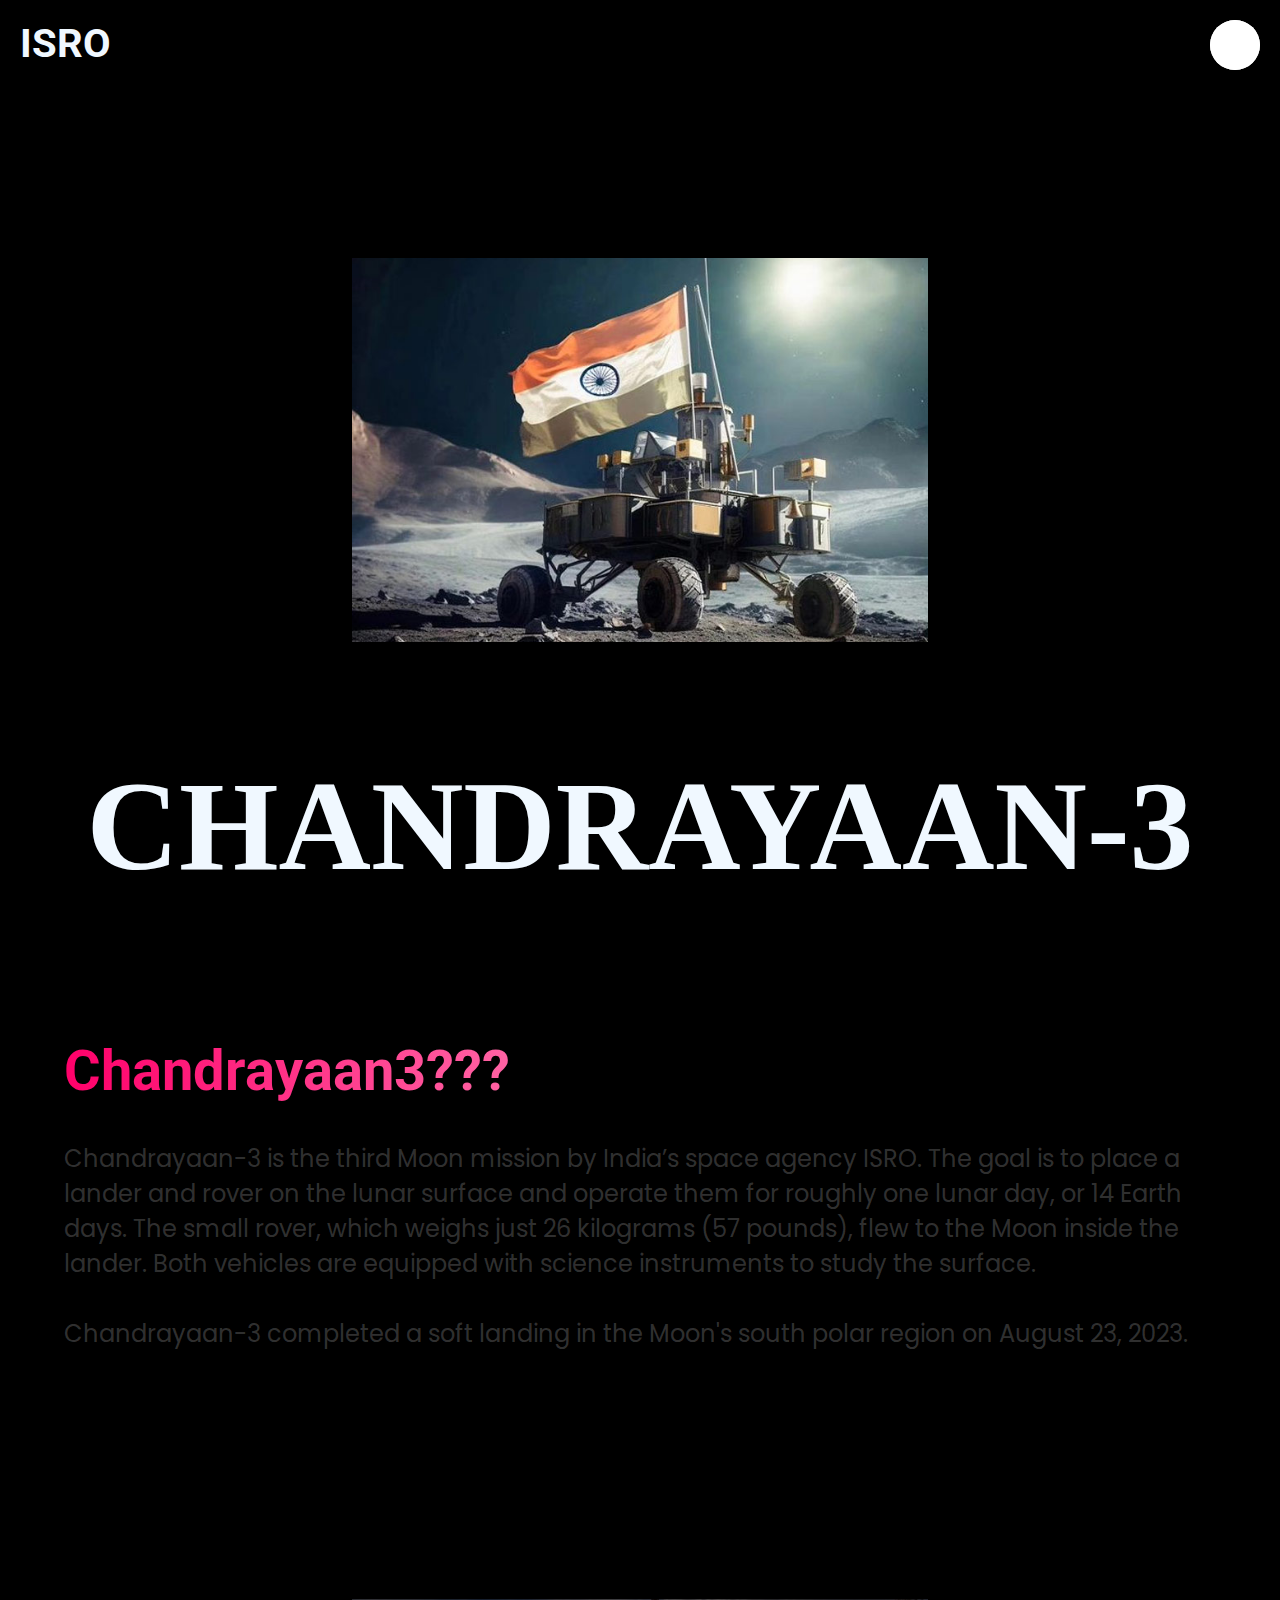
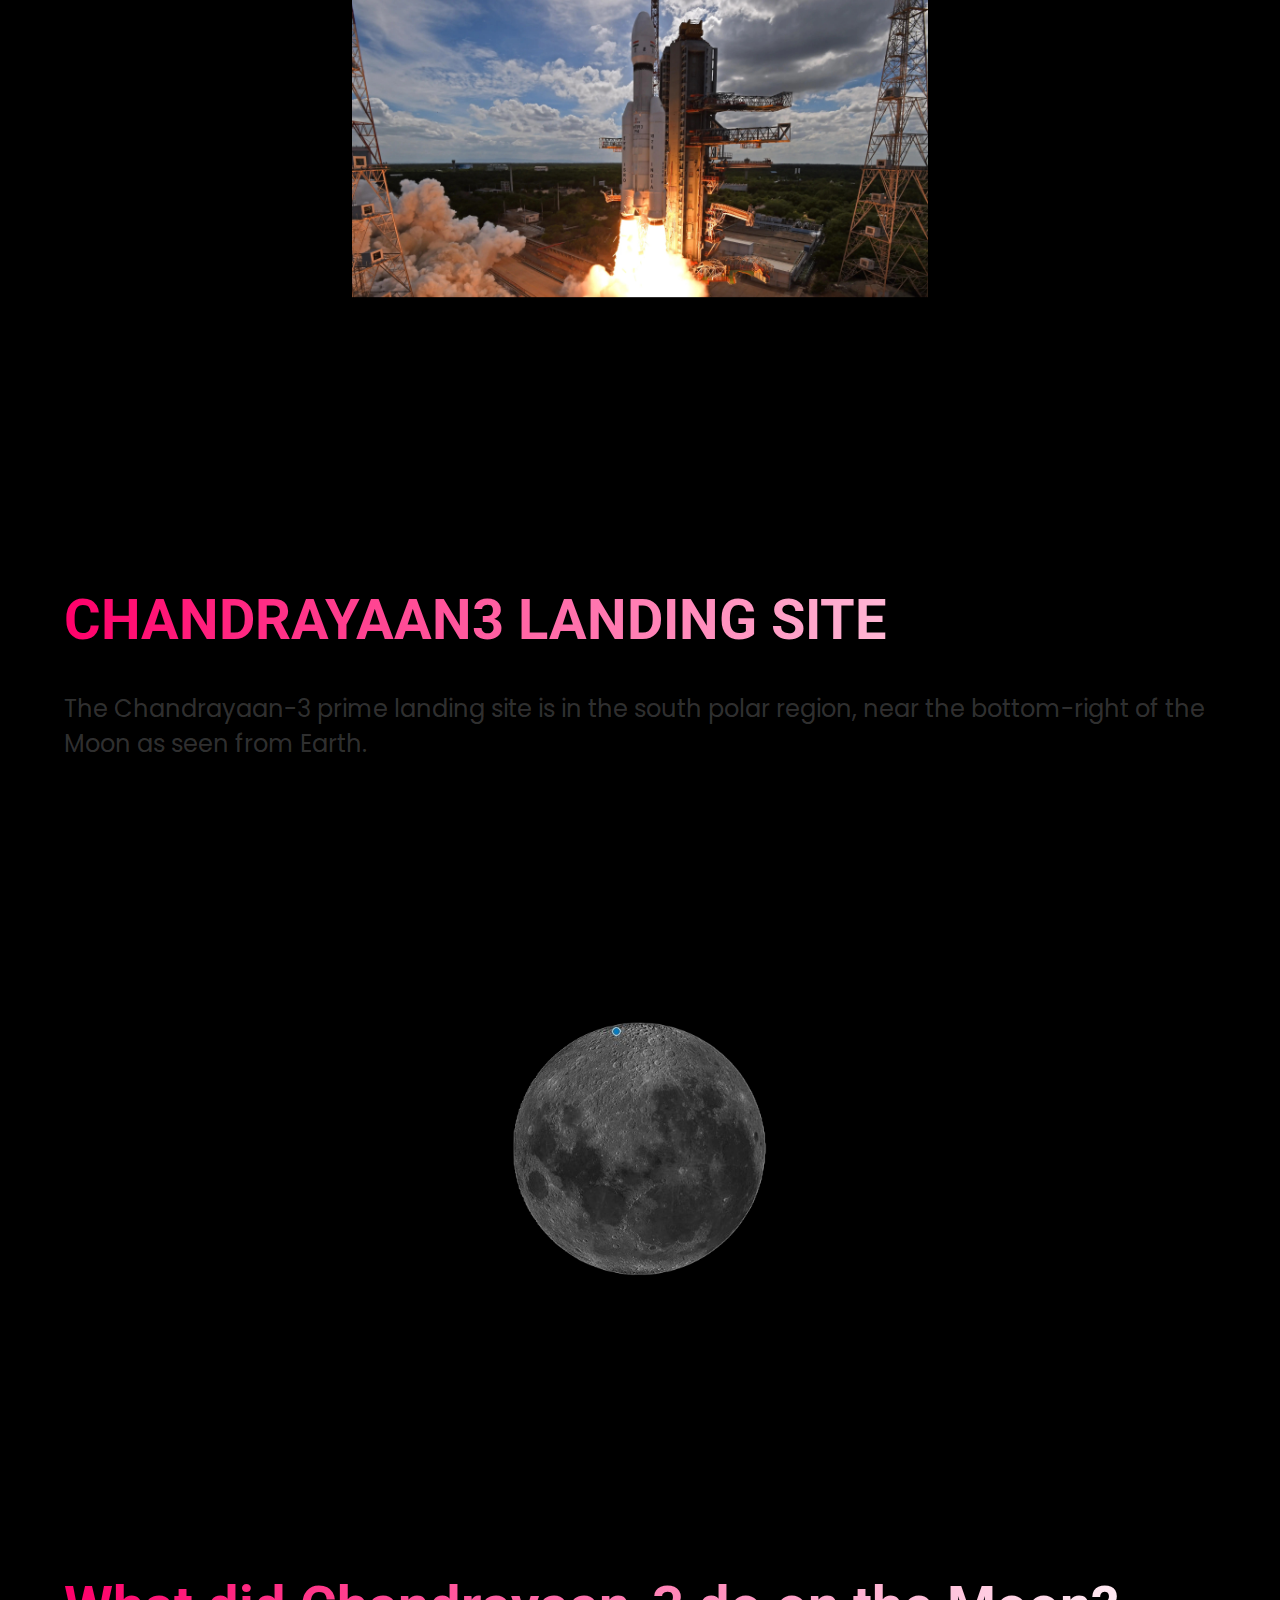
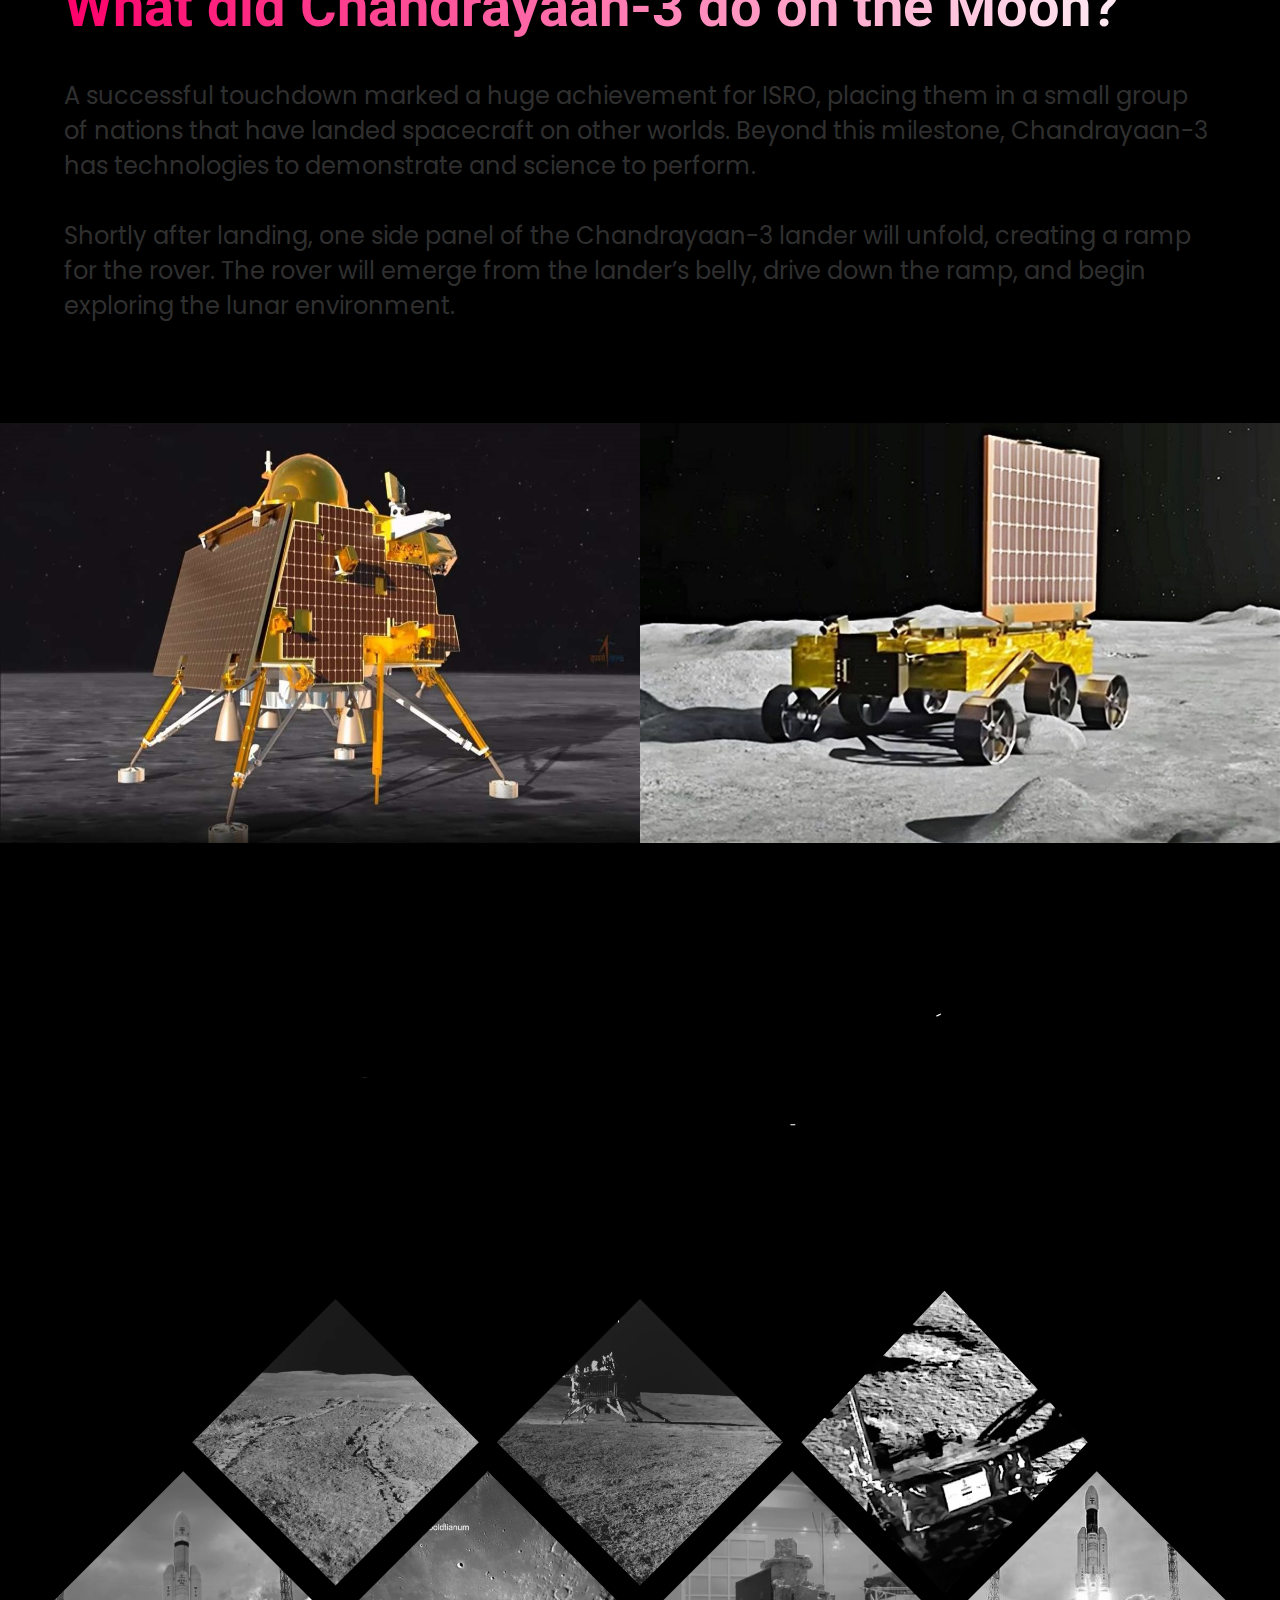
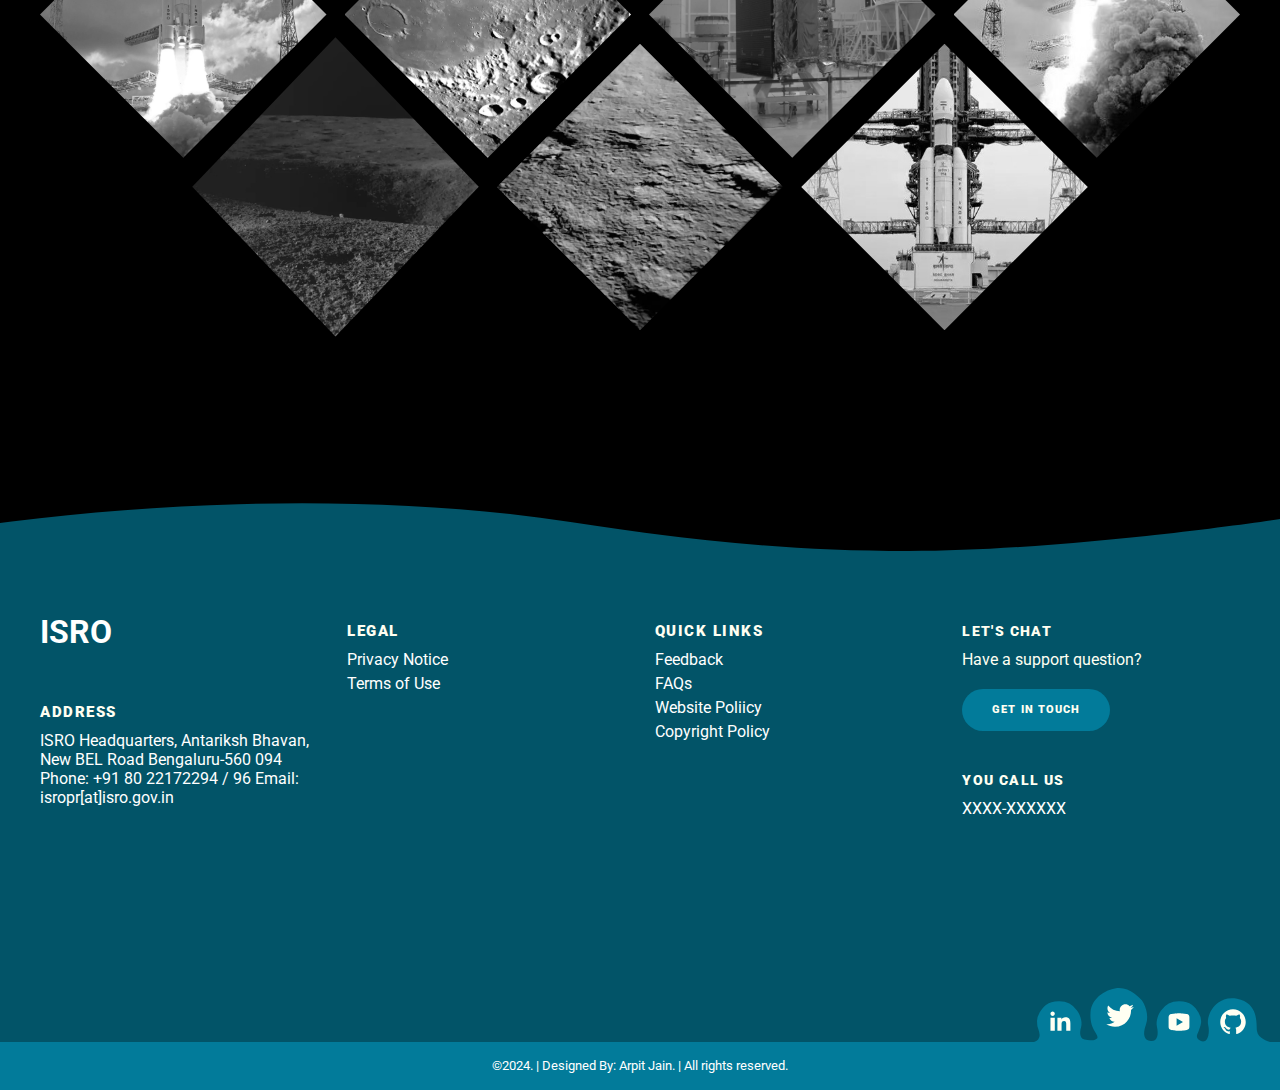
==== index.html @ 69f26c6d "commit" ====
<!DOCTYPE html>
<html lang="en">
  <head>
    <meta charset="UTF-8" />
    <meta name="viewport" content="width=device-width, initial-scale=1.0" />
    <title>Document</title>
    <link rel="stylesheet" href="style.css" />
  </head>
  <body>
    <!-- <div class="qwe"> -->
    <input type="checkbox" id="active" />
    <label for="active" class="menu-btn"><i class="fas fa-bars"></i></label>
    <div class="wrapper2">
      <ul>
        <li><a href="./index.html">Home</a></li>
        <li><a href="./index2.html">Timeline</a></li>
        <!-- <li><a href="#">Meet Scientists</a></li> -->
        <li><a href="./article.html">Articles</a></li>
      </ul>
    </div>
  <!-- </div> -->
    
    <div class="main">
      <h2>ISRO</h2>
      <video src="./assests/space.mp4" autoplay loop></video>
      <div class="img_temp">
      <img src="./assests/c.jpg" alt="" />
    </div>
      <h1>CHANDRAYAAN-3</h1>
    </div>
    
    <div class="main2">
      <div class="first">
        <h1>Chandrayaan3???</h1>
        <p>
          Chandrayaan-3 is the third Moon mission by India’s space agency ISRO.
          The goal is to place a lander and rover on the lunar surface and
          operate them for roughly one lunar day, or 14 Earth days. The small
          rover, which weighs just 26 kilograms (57 pounds), flew to the Moon
          inside the lander. Both vehicles are equipped with science instruments
          to study the surface.<br />
          <br />Chandrayaan-3 completed a soft landing in the Moon's south polar
          region on August 23, 2023.
        </p>
      </div>
      <div class="first second">
        <img src="./assests/ro2.jpg" alt="" />
      </div>
      <div class="first">
        <h1>CHANDRAYAAN3 LANDING SITE</h1>
        <p>
          The Chandrayaan-3 prime landing site is in the south polar region,
          near the bottom-right of the Moon as seen from Earth.
        </p>
      </div>
      <div class="first third">
        <img src="./assests/landing_site2.png" alt="" />
      </div>
      <div class="first">
        <h1>What did Chandrayaan-3 do on the Moon?</h1>
        <p>
          A successful touchdown marked a huge achievement for ISRO, placing
          them in a small group of nations that have landed spacecraft on other
          worlds. Beyond this milestone, Chandrayaan-3 has technologies to
          demonstrate and science to perform.<br />
          <br />Shortly after landing, one side panel of the Chandrayaan-3
          lander will unfold, creating a ramp for the rover. The rover will
          emerge from the lander’s belly, drive down the ramp, and begin
          exploring the lunar environment.
        </p>
      </div>
      <div class="first fourth">
        <div>
          <img src="./assests/lander.jpg" alt="" />
          <img src="./assests/rover.jpg" alt="" />
        </div>
      </div>
    </div>

    <div class="gallery_head">
      <!-- <h1>Image Gallery</h1> -->
      <svg
        width="790"
        height="208"
        viewBox="0 0 490 98"
        fill="none"
        xmlns="http://www.w3.org/2000/svg"
      >
        <g id="gallery" filter="url(#filter0_dd_41_4)">
          <path
            id="Vector"
            d="M430.094 4.03965L429.693 3.16406H428.73H410.633H408.166L409.301 5.35437L435.617 56.1225V85V86.5H437.117H453.891H455.391V85V56.1218L481.652 5.35324L482.785 3.16406H480.32H462.277H461.314L460.913 4.03965L445.504 37.6974L430.094 4.03965Z"
            stroke="white"
            stroke-width="3"
          />
          <path
            id="Vector_2"
            d="M347.953 3.16406H346.453V4.66406V85V86.5H347.953H364.506H366.006V85V56.7603H376.735L391.531 85.6831L391.949 86.5H392.866H410.578H412.078V85V84.2275V83.8562L411.904 83.5277L395.244 51.942C397.028 51.0369 398.676 50.0009 400.185 48.8318L400.188 48.83C403.023 46.625 405.213 43.8822 406.747 40.618C408.335 37.2825 409.098 33.3557 409.098 28.8862C409.098 23.3956 407.848 18.659 405.262 14.7598C402.688 10.8787 399.017 7.97728 394.324 6.0374C389.684 4.10428 384.2 3.16406 377.914 3.16406H347.953ZM378.024 40.8491H366.006V19.1304H377.914C380.698 19.1304 382.892 19.6015 384.571 20.4567C386.25 21.3121 387.468 22.5228 388.274 24.1051C389.102 25.7282 389.545 27.7101 389.545 30.1001C389.545 32.3194 389.093 34.2005 388.236 35.7878L388.23 35.7981L388.225 35.8085C387.414 37.3674 386.202 38.589 384.541 39.4835C382.908 40.3627 380.762 40.8491 378.024 40.8491Z"
            stroke="white"
            stroke-width="3"
          />
          <path
            id="Vector_3"
            d="M339.797 72.0889V70.5889H338.297H302.443V51.4634H332.725H334.225V49.9634V37.3833V35.8833H332.725H302.443V19.1304H338.242H339.742V17.6304V4.66406V3.16406H338.242H302.443H300.943H295.536H294.036H284.391H282.891V4.66406V85V86.5H284.391H294.036H295.536H300.943H302.443H338.297H339.797V85V72.0889Z"
            stroke="white"
            stroke-width="3"
          />
          <path
            id="Vector_4"
            d="M276.4 72.0889V70.5889H274.9H241.309V4.66406V3.16406H239.809H223.256H221.756V4.66406V85V86.5H223.256H232.957H234.457H239.809H241.309H274.9H276.4V85V72.0889Z"
            stroke="white"
            stroke-width="3"
          />
          <path
            id="Vector_5"
            d="M215.266 72.0889V70.5889H213.766H180.174V4.66406V3.16406H178.674H162.121H160.621V4.66406V85V86.5H162.121H171.822H173.322H178.674H180.174H213.766H215.266V85V72.0889Z"
            stroke="white"
            stroke-width="3"
          />
          <path
            id="Vector_6"
            d="M112.074 3.16406H109.696H108.653L108.29 4.14161L78.4396 84.4775L77.6882 86.5H79.8457H97.4468H98.5333L98.872 85.4676L104.091 69.561H130.792L136.024 85.4687L136.364 86.5H137.449H155.105H157.267L156.511 84.475L126.495 4.13907L126.131 3.16406H125.09H122.581H120.896H113.779H112.074ZM117.425 28.9198L125.541 53.5947H109.329L117.425 28.9198Z"
            stroke="white"
            stroke-width="3"
          />
          <path
            id="Vector_7"
            d="M74.3462 43.0112V41.5112H72.8462H41.1753H39.6753V43.0112V54.8188V56.3188H41.1753H54.7935V68.3923C54.3463 68.7656 53.752 69.1825 52.9903 69.6399C52.0905 70.1662 50.8249 70.6546 49.143 71.075L49.1358 71.0769C47.57 71.4767 45.5347 71.6924 42.9961 71.6924C40.0456 71.6924 37.5302 71.1721 35.4116 70.1789C33.2945 69.1866 31.5023 67.716 30.0268 65.7411C28.5795 63.718 27.4556 61.1996 26.6842 58.1499C25.9115 55.0581 25.5156 51.4698 25.5156 47.3701V42.2388C25.5156 38.0954 25.8944 34.5029 26.6324 31.4452C27.373 28.377 28.4333 25.868 29.7816 23.8793C31.1258 21.8967 32.7451 20.4376 34.6364 19.4593L34.6364 19.4593L34.645 19.4548C36.5743 18.4411 38.7943 17.9165 41.3408 17.9165C44.533 17.9165 46.9841 18.4625 48.7902 19.4447L48.7902 19.4447L48.7998 19.4499C50.6927 20.4616 52.1165 21.8447 53.1108 23.6086C54.1461 25.4454 54.8686 27.6368 55.2512 30.2103L55.4414 31.4897H56.7349H72.791H74.4603L74.2825 29.8299C73.7105 24.4916 72.18 19.7186 69.6664 15.5397C67.1545 11.2648 63.5103 7.94814 58.7892 5.58671C54.0262 3.16738 48.0357 2.00537 40.8994 2.00537C35.6861 2.00537 30.9059 2.90025 26.5802 4.71548C22.2571 6.52965 18.5247 9.17875 15.3968 12.6543C12.262 16.1373 9.86742 20.3882 8.19281 25.374L8.19278 25.374L8.18956 25.3838C6.54884 30.3822 5.74219 36.044 5.74219 42.3491V47.3701C5.74219 53.6815 6.58725 59.3502 8.30646 64.355L8.30762 64.3583C10.0221 69.3113 12.4755 73.5431 15.6849 77.0233L15.691 77.0298C18.9324 80.5027 22.7937 83.1462 27.2595 84.9557L27.2698 84.9598C31.7341 86.7301 36.6515 87.6035 42.0029 87.6035C47.9501 87.6035 53.0899 86.9686 57.3913 85.6629C61.602 84.3846 65.1122 82.8418 67.8807 81.0091L67.8868 81.0051L67.8928 81.001C70.56 79.1978 72.6214 77.4686 74.0008 75.8052L74.3462 75.3887V74.8477V43.0112Z"
            stroke="white"
            stroke-width="3"
          />
        </g>
        <defs>
          <filter
            id="filter0_dd_41_4"
            x="0.242188"
            y="0.505371"
            width="489.007"
            height="96.5981"
            filterUnits="userSpaceOnUse"
            color-interpolation-filters="sRGB"
          >
            <feFlood flood-opacity="0" result="BackgroundImageFix" />
            <feColorMatrix
              in="SourceAlpha"
              type="matrix"
              values="0 0 0 0 0 0 0 0 0 0 0 0 0 0 0 0 0 0 127 0"
              result="hardAlpha"
            />
            <feOffset dy="4" />
            <feGaussianBlur stdDeviation="2" />
            <feComposite in2="hardAlpha" operator="out" />
            <feColorMatrix
              type="matrix"
              values="0 0 0 0 0 0 0 0 0 0 0 0 0 0 0 0 0 0 0.25 0"
            />
            <feBlend
              mode="normal"
              in2="BackgroundImageFix"
              result="effect1_dropShadow_41_4"
            />
            <feColorMatrix
              in="SourceAlpha"
              type="matrix"
              values="0 0 0 0 0 0 0 0 0 0 0 0 0 0 0 0 0 0 127 0"
              result="hardAlpha"
            />
            <feOffset dy="4" />
            <feGaussianBlur stdDeviation="2" />
            <feComposite in2="hardAlpha" operator="out" />
            <feColorMatrix
              type="matrix"
              values="0 0 0 0 0 0 0 0 0 0 0 0 0 0 0 0 0 0 0.25 0"
            />
            <feBlend
              mode="normal"
              in2="effect1_dropShadow_41_4"
              result="effect2_dropShadow_41_4"
            />
            <feBlend
              mode="normal"
              in="SourceGraphic"
              in2="effect2_dropShadow_41_4"
              result="shape"
            />
          </filter>
        </defs>
      </svg>
    </div>

    <div class="wrapper">
      <img src="./assests/gimg4.jpg" alt="" />
      <img src="./assests/gimg5.jpg" alt="" />
      <img src="./assests/gimg6.jpg" alt="" />
      <img src="./assests/gimg1.jpg" alt="" />
      <img src="./assests/gimg2.jpg" alt="" />
      <img src="./assests/ttimg1.jpg" alt="" />
      <img src="./assests/ttimg2.jpg  " alt="" />
      <img src="./assests/gimg9.jpg" alt="" />
      <img src="./assests/gimg10.jpg" alt="" />
      <img src="./assests/gimg11.jpg" alt="" />
    </div>

    <!-- <div class="temp"> -->

    <!-- </div> -->

    <div class="pg-footer">
      <footer class="footer">
        <svg
          class="footer-wave-svg"
          xmlns="http://www.w3.org/2000/svg"
          viewBox="0 0 1200 100"
          preserveAspectRatio="none"
        >
          <path
            class="footer-wave-path"
            d="M851.8,100c125,0,288.3-45,348.2-64V0H0v44c3.7-1,7.3-1.9,11-2.9C80.7,22,151.7,10.8,223.5,6.3C276.7,2.9,330,4,383,9.8 c52.2,5.7,103.3,16.2,153.4,32.8C623.9,71.3,726.8,100,851.8,100z"
          ></path>
        </svg>
        <div class="footer-content">
          <div class="footer-content-column">
            <div class="footer-logo">
              <a class="footer-logo-link" href="#">
                <span class="hidden-link-text">LOGO</span>
                <h1>ISRO</h1>
              </a>
            </div>
            <div class="footer-menu">
              <h2 class="footer-menu-name">Address</h2>
              <ul id="menu-get-started" class="footer-menu-list">
                <li
                  class="menu-item menu-item-type-post_type menu-item-object-product"
                >
                  <a href="#"
                    >ISRO Headquarters, Antariksh Bhavan, New BEL Road
                    Bengaluru-560 094 Phone: +91 80 22172294 / 96 Email:
                    isropr[at]isro.gov.in</a
                  >
                </li>
                <!-- <li class="menu-item menu-item-type-post_type menu-item-object-product">
                  <a href="#">Documentation</a>
                </li>
                <li class="menu-item menu-item-type-post_type menu-item-object-product">
                  <a href="#">Installation</a>
                </li> -->
              </ul>
            </div>
          </div>
          <div class="footer-content-column">
            <!-- <div class="footer-menu">
              <h2 class="footer-menu-name"> Company</h2>
              <ul id="menu-company" class="footer-menu-list">
                <li class="menu-item menu-item-type-post_type menu-item-object-page">
                  <a href="#">Contact</a>
                </li>
                <li class="menu-item menu-item-type-taxonomy menu-item-object-category">
                  <a href="#">News</a>
                </li>
                <li class="menu-item menu-item-type-post_type menu-item-object-page">
                  <a href="#">Careers</a>
                </li>
              </ul>
            </div> -->
            <div class="footer-menu">
              <h2 class="footer-menu-name">Legal</h2>
              <ul id="menu-legal" class="footer-menu-list">
                <li
                  class="menu-item menu-item-type-post_type menu-item-object-page menu-item-privacy-policy menu-item-170434"
                >
                  <a href="#">Privacy Notice</a>
                </li>
                <li
                  class="menu-item menu-item-type-post_type menu-item-object-page"
                >
                  <a href="#">Terms of Use</a>
                </li>
              </ul>
            </div>
          </div>
          <div class="footer-content-column">
            <div class="footer-menu">
              <h2 class="footer-menu-name">Quick Links</h2>
              <ul id="menu-quick-links" class="footer-menu-list">
                <li
                  class="menu-item menu-item-type-custom menu-item-object-custom"
                >
                  <a target="_blank" rel="noopener noreferrer" href="#"
                    >Feedback</a
                  >
                </li>
                <li
                  class="menu-item menu-item-type-custom menu-item-object-custom"
                >
                  <a target="_blank" rel="noopener noreferrer" href="#">FAQs</a>
                </li>
                <li
                  class="menu-item menu-item-type-post_type menu-item-object-page"
                >
                  <a href="#">Website Poliicy</a>
                </li>
                <li
                  class="menu-item menu-item-type-post_type menu-item-object-page"
                >
                  <a href="#">Copyright Policy</a>
                </li>
              </ul>
            </div>
          </div>
          <div class="footer-content-column">
            <div class="footer-call-to-action">
              <h2 class="footer-call-to-action-title">Let's Chat</h2>
              <p class="footer-call-to-action-description">
                Have a support question?
              </p>
              <a
                class="footer-call-to-action-button button"
                href="#"
                target="_self"
              >
                Get in Touch
              </a>
            </div>
            <div class="footer-call-to-action">
              <h2 class="footer-call-to-action-title">You Call Us</h2>
              <p class="footer-call-to-action-link-wrapper">
                <a
                  class="footer-call-to-action-link"
                  href="tel:0124-64XXXX"
                  target="_self"
                >
                  XXXX-XXXXXX
                </a>
              </p>
            </div>
          </div>
          <div class="footer-social-links">
            <svg
              class="footer-social-amoeba-svg"
              xmlns="http://www.w3.org/2000/svg"
              viewBox="0 0 236 54"
            >
              <path
                class="footer-social-amoeba-path"
                d="M223.06,43.32c-.77-7.2,1.87-28.47-20-32.53C187.78,8,180.41,18,178.32,20.7s-5.63,10.1-4.07,16.7-.13,15.23-4.06,15.91-8.75-2.9-6.89-7S167.41,36,167.15,33a18.93,18.93,0,0,0-2.64-8.53c-3.44-5.5-8-11.19-19.12-11.19a21.64,21.64,0,0,0-18.31,9.18c-2.08,2.7-5.66,9.6-4.07,16.69s.64,14.32-6.11,13.9S108.35,46.5,112,36.54s-1.89-21.24-4-23.94S96.34,0,85.23,0,57.46,8.84,56.49,24.56s6.92,20.79,7,24.59c.07,2.75-6.43,4.16-12.92,2.38s-4-10.75-3.46-12.38c1.85-6.6-2-14-4.08-16.69a21.62,21.62,0,0,0-18.3-9.18C13.62,13.28,9.06,19,5.62,24.47A18.81,18.81,0,0,0,3,33a21.85,21.85,0,0,0,1.58,9.08,16.58,16.58,0,0,1,1.06,5A6.75,6.75,0,0,1,0,54H236C235.47,54,223.83,50.52,223.06,43.32Z"
              ></path>
            </svg>
            <a class="footer-social-link linkedin" href="#" target="_blank">
              <span class="hidden-link-text">Linkedin</span>
              <svg
                class="footer-social-icon-svg"
                xmlns="http://www.w3.org/2000/svg"
                viewBox="0 0 30 30"
              >
                <path
                  class="footer-social-icon-path"
                  d="M9,25H4V10h5V25z M6.501,8C5.118,8,4,6.879,4,5.499S5.12,3,6.501,3C7.879,3,9,4.121,9,5.499C9,6.879,7.879,8,6.501,8z M27,25h-4.807v-7.3c0-1.741-0.033-3.98-2.499-3.98c-2.503,0-2.888,1.896-2.888,3.854V25H12V9.989h4.614v2.051h0.065 c0.642-1.18,2.211-2.424,4.551-2.424c4.87,0,5.77,3.109,5.77,7.151C27,16.767,27,25,27,25z"
                ></path>
              </svg>
            </a>
            <a class="footer-social-link twitter" href="#" target="_blank">
              <span class="hidden-link-text">Twitter</span>
              <svg
                class="footer-social-icon-svg"
                xmlns="http://www.w3.org/2000/svg"
                viewBox="0 0 26 26"
              >
                <path
                  class="footer-social-icon-path"
                  d="M 25.855469 5.574219 C 24.914063 5.992188 23.902344 6.273438 22.839844 6.402344 C 23.921875 5.75 24.757813 4.722656 25.148438 3.496094 C 24.132813 4.097656 23.007813 4.535156 21.8125 4.769531 C 20.855469 3.75 19.492188 3.113281 17.980469 3.113281 C 15.082031 3.113281 12.730469 5.464844 12.730469 8.363281 C 12.730469 8.773438 12.777344 9.175781 12.867188 9.558594 C 8.503906 9.339844 4.636719 7.246094 2.046875 4.070313 C 1.59375 4.847656 1.335938 5.75 1.335938 6.714844 C 1.335938 8.535156 2.261719 10.140625 3.671875 11.082031 C 2.808594 11.054688 2 10.820313 1.292969 10.425781 C 1.292969 10.449219 1.292969 10.46875 1.292969 10.492188 C 1.292969 13.035156 3.101563 15.15625 5.503906 15.640625 C 5.0625 15.761719 4.601563 15.824219 4.121094 15.824219 C 3.78125 15.824219 3.453125 15.792969 3.132813 15.730469 C 3.800781 17.8125 5.738281 19.335938 8.035156 19.375 C 6.242188 20.785156 3.976563 21.621094 1.515625 21.621094 C 1.089844 21.621094 0.675781 21.597656 0.265625 21.550781 C 2.585938 23.039063 5.347656 23.90625 8.3125 23.90625 C 17.96875 23.90625 23.25 15.90625 23.25 8.972656 C 23.25 8.742188 23.246094 8.515625 23.234375 8.289063 C 24.261719 7.554688 25.152344 6.628906 25.855469 5.574219 "
                ></path>
              </svg>
            </a>
            <a class="footer-social-link youtube" href="#" target="_blank">
              <span class="hidden-link-text">Youtube</span>
              <svg
                class="footer-social-icon-svg"
                xmlns="http://www.w3.org/2000/svg"
                viewBox="0 0 30 30"
              >
                <path
                  class="footer-social-icon-path"
                  d="M 15 4 C 10.814 4 5.3808594 5.0488281 5.3808594 5.0488281 L 5.3671875 5.0644531 C 3.4606632 5.3693645 2 7.0076245 2 9 L 2 15 L 2 15.001953 L 2 21 L 2 21.001953 A 4 4 0 0 0 5.3769531 24.945312 L 5.3808594 24.951172 C 5.3808594 24.951172 10.814 26.001953 15 26.001953 C 19.186 26.001953 24.619141 24.951172 24.619141 24.951172 L 24.621094 24.949219 A 4 4 0 0 0 28 21.001953 L 28 21 L 28 15.001953 L 28 15 L 28 9 A 4 4 0 0 0 24.623047 5.0546875 L 24.619141 5.0488281 C 24.619141 5.0488281 19.186 4 15 4 z M 12 10.398438 L 20 15 L 12 19.601562 L 12 10.398438 z"
                ></path>
              </svg>
            </a>
            <a class="footer-social-link github" href="#" target="_blank">
              <span class="hidden-link-text">Github</span>
              <svg
                class="footer-social-icon-svg"
                xmlns="http://www.w3.org/2000/svg"
                viewBox="0 0 32 32"
              >
                <path
                  class="footer-social-icon-path"
                  d="M 16 4 C 9.371094 4 4 9.371094 4 16 C 4 21.300781 7.4375 25.800781 12.207031 27.386719 C 12.808594 27.496094 13.027344 27.128906 13.027344 26.808594 C 13.027344 26.523438 13.015625 25.769531 13.011719 24.769531 C 9.671875 25.492188 8.96875 23.160156 8.96875 23.160156 C 8.421875 21.773438 7.636719 21.402344 7.636719 21.402344 C 6.546875 20.660156 7.71875 20.675781 7.71875 20.675781 C 8.921875 20.761719 9.554688 21.910156 9.554688 21.910156 C 10.625 23.746094 12.363281 23.214844 13.046875 22.910156 C 13.15625 22.132813 13.46875 21.605469 13.808594 21.304688 C 11.144531 21.003906 8.34375 19.972656 8.34375 15.375 C 8.34375 14.0625 8.8125 12.992188 9.578125 12.152344 C 9.457031 11.851563 9.042969 10.628906 9.695313 8.976563 C 9.695313 8.976563 10.703125 8.65625 12.996094 10.207031 C 13.953125 9.941406 14.980469 9.808594 16 9.804688 C 17.019531 9.808594 18.046875 9.941406 19.003906 10.207031 C 21.296875 8.65625 22.300781 8.976563 22.300781 8.976563 C 22.957031 10.628906 22.546875 11.851563 22.421875 12.152344 C 23.191406 12.992188 23.652344 14.0625 23.652344 15.375 C 23.652344 19.984375 20.847656 20.996094 18.175781 21.296875 C 18.605469 21.664063 18.988281 22.398438 18.988281 23.515625 C 18.988281 25.121094 18.976563 26.414063 18.976563 26.808594 C 18.976563 27.128906 19.191406 27.503906 19.800781 27.386719 C 24.566406 25.796875 28 21.300781 28 16 C 28 9.371094 22.628906 4 16 4 Z "
                ></path>
              </svg>
            </a>
          </div>
        </div>
        <div class="footer-copyright">
          <div class="footer-copyright-wrapper">
            <p class="footer-copyright-text">
              <a class="footer-copyright-link" href="#" target="_self">
                ©2024. | Designed By: Arpit Jain. | All rights reserved.
              </a>
            </p>
          </div>
        </div>
      </footer>
    </div>
  </body>
</html>
---- style.css ----
@import url('https://fonts.googleapis.com/css2?family=Bebas+Neue&family=Poppins:ital,wght@0,100;0,200;0,300;0,400;0,500;0,600;0,700;0,800;0,900;1,100;1,200;1,300;1,400;1,500;1,600;1,700;1,800;1,900&family=Roboto:ital,wght@0,100;0,300;0,400;0,500;0,700;0,900;1,100;1,300;1,400;1,500;1,700;1,900&family=Sixtyfour&display=swap');
html {
    width: 100%;
    height: 100%;
    margin: 0;
    padding: 0;
}
body {
    margin: 0;
    padding: 0;
    background-color: #000000;
    overflow-x: hidden;
}
  .wrapper2{
    position: fixed;
    top: 0;
    left: 0;
    height: 100%;
    width: 100%;
    background: #ffffff;
    clip-path: circle(25px at calc(100% - 45px) 45px);
    transition: all 0.3s ease-in-out;
    z-index: 90;
    display: flex;
    align-items: center;
    justify-content: center;
  }
  #active:checked ~ .wrapper2{
    clip-path: circle(75%);
  }
  .menu-btn{
    position: fixed;
    z-index: 99;
    right: 20px;
    top: 20px;
    height: 50px;
    width: 50px;
    text-align: center;
    line-height: 50px;
    border-radius: 50%;
    font-size: 20px;
    color: #000000;
    cursor: pointer;
    /* background: linear-gradient(-135deg, #c850c0, #4158d0); */
    /* background: linear-gradient(375deg, #1cc7d0, #2ede98); */
   /* background: linear-gradient(-45deg, #e3eefe 0%, #efddfb 100%); */
    background: #ffffff;
    transition: all 0.3s ease-in-out;
  }
  #active:checked ~ .menu-btn{
    color: #000000;
  }
  #active:checked ~ .menu-btn i:before{
    content: "X";
    font-family: "Roboto", sans-serif;
    font-weight: 800;
    font-size: 40px;
  }
  .wrapper2 ul{
    /* position: absolute;
    top: 50%;
    left: 50%;
    transform: translate(-50%, -50%); */
    list-style: none;
    text-align: center;
    margin-right: 50px;
  }
  .wrapper2 ul li{
    margin: 15px 10px;
  }
  .wrapper2 ul li a{
    color: none;
    text-decoration: none;
    font-family: "Roboto", sans-serif;
    font-weight: 700;
    font-size: 30px;
    padding: 5px 30px;
    color: #000000;
    border-radius: 50px;
    background: #ffffff;
    position: relative;
    line-height: 50px;
    transition: all 0.3s ease;
  }
  .wrapper2 ul li a:after{
    position: absolute;
    content: "";
    background: #fff;
     background: linear-gradient(#14ffe9, #ffeb3b, #ff00e0);
    /*background: linear-gradient(375deg, #1cc7d0, #2ede98);*/
    width: 104%;
    height: 110%;
    left: -2%;
    top: -5%; /* if the font is 'Oswald'*/
    border-radius: 50px;
    transform: scaleY(0);
    z-index: -1;
    animation: rotate 1.5s linear infinite;
    transition: transform 0.3s ease;
  }
  .wrapper2 ul li a:hover:after{
    transform: scaleY(1);
  }
  .wrapper2 ul li a:hover{
    color: #000000;
  }
  input[type="checkbox"]{
    display: none;
  }
  
  @keyframes rotate {
    0%{
      filter: hue-rotate(0deg);
    }
    100%{
      filter: hue-rotate(360deg);
    }
  }
  
::-webkit-scrollbar {
    display: none;
  }
.main {
    position: relative;
    width: 100vw;
    height: 100vh;
    background-color: rgb(0, 0, 0);
    display: flex;
    flex-direction: column;
    align-items: center;
    justify-content: space-between;
    /* overflow-x: hidden; */
}
.main h2 {
    position: absolute;
    top: 20px;
    left: 20px;
    font-size: 40px;
    font-family: "Roboto", sans-serif;
    z-index: 10;
    color: aliceblue;
    margin: 0;
}
.main video {
    width: 100%;
    height: 50%;
    object-fit: cover;
}
.img_temp {
    position: absolute;
    top: 0;
    left: 0;
    width: 100%;
    height: 100%;
    display: flex;
    align-items: center;
    justify-content: center;
}
.main img {
    width: 45vw;
    height: 30vw;
    object-fit: cover;
    transform-origin: bottom;
    animation: main-img linear forwards;
    animation-timeline: view(y);
    animation-range: contain 50% cover 100%;
    
}
@keyframes main-img {
    to {
        transform: scale(1.5);
    }
}
.main h1 {
    font-size: 8rem;
    color: aliceblue;
    margin-bottom: 0%;
}
.main2 {
    position: relative;
    padding-top: 100px;
    max-width: 100vw;
    display: flex;
    flex-direction: column;
    align-items: center;
    gap: 100px;
    background-color: #000000;
    animation: colorC linear forwards;
    animation-timeline: view(y);
    animation-range: contain 0% contain 100%;
    
}
@keyframes colorC {
    to {
        background-color: rgb(0, 0, 0);
    }
}
.first {
    width: 90%;
}
.first h1 {
    /* display: inline; */
    color: transparent;
    font-size: 3.5rem;
    background: linear-gradient(90deg,rgb(255, 0, 106),white);
    background-clip: text;
    font-family: "Roboto", sans-serif;
}
.first p {
    color: hsl(0 0% 100% / 0.2);
    display: inline;
    font-size: 1.5rem;
    background-clip: text;
    background-repeat: no-repeat;
    background-size: 0% 100%;
    font-family: "Poppins", sans-serif;
    /* background-image: linear-gradient(90deg, rgb(255, 0, 132),rgb(11, 250, 143), rgb(248, 1, 1)); */
    background-image: linear-gradient(90deg, orange,white, rgb(60, 221, 11));
    animation: scroll-reveal linear forwards;
    animation-timeline: view(y);
    animation-range-start: contain;
    animation-range-end: contain 80%;
}
@keyframes  scroll-reveal {
    to {
      background-size: 100% 100%;
    }
  }
.second img {
    width: 100%;
    transform: scale(0.5);
    transform-origin: center;
    animation: scale-up linear forwards;
    animation-timeline: view(y);
    animation-range: entry-crossing 0% exit 0%;
}
@keyframes  scale-up {
    to {
      transform: scale(1);
    }
  }
.third {
    display: flex;
    align-items: center;
    justify-content: center;
}
.third img {
    width: 50%;
    transform: scale(0.5) rotate(180deg);
    animation: moon linear forwards;
    animation-timeline: view(y);
    animation-range: cover 0% contain 100%;
}
@keyframes moon {
    to {
        transform: scale(1) rotate(0deg);
        
    }
}
.fourth{
    width: 100%;
}
.fourth div {
    display: flex;
    width: 100%;
    /* transform: translateX(90%); */
    /* animation: translateX linear forwards;
    animation-timeline: view(y);
    animation-range: cover 0% contain 80%; */
}
@keyframes translateX {
    to {
        transform: translateX(0);
    }
}

.fourth div {
    overflow: hidden;
    background-color: #fff;
}
.fourth div img {
    width: 50%;
    /* transform: scaleY(0.1); */
    /* transform: translateY(80%);
    transform-origin: bottom; */
}
.gallery_head {
    display: flex;
    align-items: center;
    justify-content: center;
    margin: 40px 0;
    padding: 60px;
    margin-top: 80px;
}
.wrapper {
    position: relative;
    flex-grow: 1;
    margin: auto;
    max-width: 1200px;
    max-height: 1200px;
    display: grid;
    grid-template-columns: repeat(8, 1fr);
    grid-template-rows: repeat(4, 1fr);
    grid-gap: 2vmin;
    justify-items: center;
    align-items: center;
}
.wrapper img {
    z-index: 1;
    grid-column: span 2;
    max-width: 100%;
    margin-bottom: -52%;
    clip-path: polygon(50% 0%, 100% 50%, 50% 100%, 0% 50%);
    transform: scale(1);
    transition: all 0.5s;
    filter: grayscale(1);
}
.wrapper img:nth-child(7n + 1) {
    grid-column: 2 / span 2;
}
.wrapper img:hover {
    z-index: 2;
    transform: scale(2);
    filter: grayscale(0);
}
#gallery {
    animation: fill ease forwards;
    animation-timeline: view(y);
    animation-range: contain 90% contain 99%;
}

#gallery path:nth-child(1) {
    stroke-dasharray: 318;
    stroke-dashoffset: 318;
    animation: gallery linear forwards;
    animation-timeline: view(y);
    animation-range: contain 0% contain 90%;
}
#gallery path:nth-child(2) {
    stroke-dasharray: 423;
    stroke-dashoffset: 423;
    animation: gallery linear forwards;
    animation-timeline: view(y);
    animation-range: contain 0% contain 90%;
}
#gallery path:nth-child(3) {
    stroke-dasharray: 418;
    stroke-dashoffset: 418;
    animation: gallery linear forwards;
    animation-timeline: view(y);
    animation-range: contain 0% contain 90%;
}
#gallery path:nth-child(4) {
    stroke-dasharray: 276;
    stroke-dashoffset: 276;
    animation: gallery linear forwards;
    animation-timeline: view(y);
    animation-range: contain 0% contain 90%;
}
#gallery path:nth-child(5) {
    stroke-dasharray: 276;
    stroke-dashoffset: 276;
    animation: gallery linear forwards;
    animation-timeline: view(y);
    animation-range: contain 0% contain 90%;
}
#gallery path:nth-child(6) {
    stroke-dasharray: 367;
    stroke-dashoffset: 367;
    animation: gallery linear forwards;
    animation-timeline: view(y);
    animation-range: contain 0% contain 90%;
}
#gallery path:nth-child(7) {
    stroke-dasharray: 448;
    stroke-dashoffset: 448;
    animation: gallery linear forwards;
    animation-timeline: view(y);
    animation-range: contain 0% contain 90%;
}

@keyframes gallery {
    100% {
        stroke-dashoffset: 0;
    }
}
@keyframes fill {
    100% {
        fill: white;
    }
}

/* /////////////////////////////////////////////////////// */

  footer a {
    color: #fff;
    text-decoration: none;
  }
  .pg-footer {
    font-family: 'Roboto', sans-serif;
    margin-top: 140px;
  }
  
  
  .footer {
      background-color: #025468;
      color: #fff;
  }
  .footer-wave-svg {
      background-color: transparent;
      display: block;
      height: 30px;
      position: relative;
      top: -1px;
      width: 100%;
  }
  .footer-wave-path {
      fill: #000000;
  }
  
  .footer-content {
      margin-left: auto;
      margin-right: auto;
      max-width: 1230px;
      padding: 40px 15px 450px;
      position: relative;
  }
  
  .footer-content-column {
      box-sizing: border-box;
      float: left;
      padding-left: 15px;
      padding-right: 15px;
      width: 100%;
      color: #fff;
  }
  
  .footer-content-column ul li a {
    color: #fff;
    text-decoration: none;
  }
  
  .footer-logo-link {
      display: inline-block;
  }
  .footer-menu {
      margin-top: 30px;
  }
  
  .footer-menu-name {
      color: #fffff2;
      font-size: 15px;
      font-weight: 900;
      letter-spacing: .1em;
      line-height: 18px;
      margin-bottom: 0;
      margin-top: 0;
      text-transform: uppercase;
  }
  .footer-menu-list {
      list-style: none;
      margin-bottom: 0;
      margin-top: 10px;
      padding-left: 0;
  }
  .footer-menu-list li {
      margin-top: 5px;
  }
  
  .footer-call-to-action-description {
      color: #fffff2;
      margin-top: 10px;
      margin-bottom: 20px;
  }
  .footer-call-to-action-button:hover {
      background-color: #fffff2;
      color: #00bef0;
  }
  .button:last-of-type {
      margin-right: 0;
  }
  .footer-call-to-action-button {
      background-color: #027b9a;
      border-radius: 21px;
      color: #fffff2;
      display: inline-block;
      font-size: 11px;
      font-weight: 900;
      letter-spacing: .1em;
      line-height: 18px;
      padding: 12px 30px;
      margin: 0 10px 10px 0;
      text-decoration: none;
      text-transform: uppercase;
      transition: background-color .2s;
      cursor: pointer;
      position: relative;
  }
  .footer-call-to-action {
      margin-top: 30px;
  }
  .footer-call-to-action-title {
      color: #fffff2;
      font-size: 14px;
      font-weight: 900;
      letter-spacing: .1em;
      line-height: 18px;
      margin-bottom: 0;
      margin-top: 0;
      text-transform: uppercase;
  }
  .footer-call-to-action-link-wrapper {
      margin-bottom: 0;
      margin-top: 10px;
      color: #fff;
      text-decoration: none;
  }
  .footer-call-to-action-link-wrapper a {
      color: #fff;
      text-decoration: none;
  }
  
  
  
  
  
  .footer-social-links {
      bottom: 0;
      height: 54px;
      position: absolute;
      right: 0;
      width: 236px;
  }
  
  .footer-social-amoeba-svg {
      height: 54px;
      left: 0;
      display: block;
      position: absolute;
      top: 0;
      width: 236px;
  }
  
  .footer-social-amoeba-path {
      fill: #027b9a;
  }
  
  .footer-social-link.linkedin {
      height: 26px;
      left: 3px;
      top: 11px;
      width: 26px;
  }
  
  .footer-social-link {
      display: block;
      padding: 10px;
      position: absolute;
  }
  
  .hidden-link-text {
      position: absolute;
      clip: rect(1px 1px 1px 1px);
      clip: rect(1px,1px,1px,1px);
      -webkit-clip-path: inset(0px 0px 99.9% 99.9%);
      clip-path: inset(0px 0px 99.9% 99.9%);
      overflow: hidden;
      height: 1px;
      width: 1px;
      padding: 0;
      border: 0;
      top: 50%;
  }
  
  .footer-social-icon-svg {
      display: block;
  }
  
  .footer-social-icon-path {
      fill: #fffff2;
      transition: fill .2s;
  }
  
  .footer-social-link.twitter {
      height: 28px;
      left: 62px;
      top: 3px;
      width: 28px;
  }
  
  .footer-social-link.youtube {
      height: 24px;
      left: 123px;
      top: 12px;
      width: 24px;
  }
  
  .footer-social-link.github {
      height: 34px;
      left: 172px;
      top: 7px;
      width: 34px;
  }
  
  .footer-copyright {
      background-color: #027b9a;
      color: #fff;
      padding: 15px 30px;
    text-align: center;
  }
  
  .footer-copyright-wrapper {
      margin-left: auto;
      margin-right: auto;
      max-width: 1200px;
  }
  
  .footer-copyright-text {
    color: #fff;
      font-size: 13px;
      font-weight: 400;
      line-height: 18px;
      margin-bottom: 0;
      margin-top: 0;
  }
  
  .footer-copyright-link {
      color: #fff;
      text-decoration: none;
  }
  
  
  
  
  
  
  
  /* Media Query For different screens */
  @media (max-width:479px)  { /* smartphones, portrait iPhone, portrait 480x320 phones (Android) */
    .main img {
        width: 65vw;
        height: 50vw;
    }
    .main h1 {
        font-size: 2.3rem;
        margin-bottom: 20%;

    }
    .wrapper2 ul li a {
        font-size: 20px;
    }
    .footer-content {
      margin-left: auto;
      margin-right: auto;
      max-width: 1230px;
      padding: 40px 15px 750px;
      position: relative;
    }
    
    .first h1 {
        font-size: 2.5rem;
    }
    .first p {
        font-size: 1rem;
    }
    .second img {
        animation-range: entry-crossing 0% contain 90%;
    }
    .third img {
        width: 90%;
        transform: scale(0.5) rotate(180deg);
        animation: moon linear forwards;
        animation-timeline: view(y);
        animation-range: cover 0% contain 80%;
    }
    .fourth div {
        flex-direction: column;
        align-items: center;
        gap: 10px;
        background-color: black;
    }
    .fourth div img {
        width: 80%;
    }
    .gallery_head {
        padding: 20px;
        padding-bottom: 0;
    }
    .wrapper {
        padding: 20px 40px;
        padding-bottom: 40px;
          grid-template-columns: repeat(4, 1fr);
          grid-template-rows: repeat(2, 1fr);
          grid-gap: 7vmin;
      }
      .wrapper img {
          max-width: 100%;
          margin-bottom: -62%;
          filter: grayscale(0);
      }
      .wrapper img:nth-child(3n + 1) {
          grid-column: 2 / span 2;
      }
      .wrapper img:nth-child(n +8) {
          display: none;
      }
    #gallery {
        animation-range: contain 80% contain 85%;
    }
    
    #gallery path:nth-child(1) {
        animation-range: contain 0% contain 80%;
    }
    #gallery path:nth-child(2) {
        animation-range: contain 0% contain 80%;
    }
    #gallery path:nth-child(3) {
        animation-range: contain 0% contain 80%;
    }
    #gallery path:nth-child(4) {
        animation-range: contain 0% contain 80%;
    }
    #gallery path:nth-child(5) {
        animation-range: contain 0% contain 80%;
    }
    #gallery path:nth-child(6) {
        animation-range: contain 0% contain 80%;
    }
    #gallery path:nth-child(7) {
        animation-range: contain 0% contain 80%;
    }
    
  }
  @media (min-width:480px) and (max-width:599px)  { /* smartphones, Android phones, landscape iPhone */
    .main img {
        width: 65vw;
        height: 50vw;
    }
    .main h1 {
        font-size: 2.3rem;
        margin-bottom: 20%;

    }
    .wrapper2 ul li a {
        font-size: 20px;
    }
    .footer-content {
        margin-left: auto;
        margin-right: auto;
        max-width: 1230px;
        padding: 40px 15px 750px;
        position: relative;
      }
      .main img {
        width: 65vw;
        height: 50vw;
    }
    .main h1 {
        font-size: 2.3rem;
        margin-bottom: 20%;

    }
      .first h1 {
          font-size: 3rem;
      }
      .first p {
          font-size: 1.2rem;
      }
      .second img {
          animation-range: entry-crossing 0% contain 90%;
      }
      .third img {
          width: 90%;
          transform: scale(0.5) rotate(180deg);
          animation: moon linear forwards;
          animation-timeline: view(y);
          animation-range: cover 0% contain 80%;
      }
      .fourth div {
          flex-direction: column;
          align-items: center;
          gap: 10px;
          background-color: black;
      }
      .fourth div img {
          width: 80%;
      }
      .gallery_head {
          padding: 20px;
          padding-bottom: 0;
      }
      .wrapper {
        padding: 20px 40px;
        padding-bottom: 40px;
          grid-template-columns: repeat(4, 1fr);
          grid-template-rows: repeat(2, 1fr);
          grid-gap: 7vmin;
      }
      .wrapper img {
          max-width: 100%;
          margin-bottom: -62%;
          filter: grayscale(0);
      }
      .wrapper img:nth-child(3n + 1) {
          grid-column: 2 / span 2;
      }
      .wrapper img:nth-child(n +8) {
          display: none;
      }
      #gallery {
          animation-range: contain 80% contain 85%;
      }
      
      #gallery path:nth-child(1) {
          animation-range: contain 0% contain 80%;
      }
      #gallery path:nth-child(2) {
          animation-range: contain 0% contain 80%;
      }
      #gallery path:nth-child(3) {
          animation-range: contain 0% contain 80%;
      }
      #gallery path:nth-child(4) {
          animation-range: contain 0% contain 80%;
      }
      #gallery path:nth-child(5) {
          animation-range: contain 0% contain 80%;
      }
      #gallery path:nth-child(6) {
          animation-range: contain 0% contain 80%;
      }
      #gallery path:nth-child(7) {
          animation-range: contain 0% contain 80%;
      }
  }
  @media (min-width:600px) and (max-width: 800px)  { /* portrait tablets, portrait iPad, e-readers (Nook/Kindle), landscape 800x480 phones (Android) */
    .footer-content {
      margin-left: auto;
      margin-right: auto;
      max-width: 1230px;
      padding: 40px 15px 1050px;
      position: relative;
    }
  }
  @media (min-width:801px)  { /* tablet, landscape iPad, lo-res laptops ands desktops */
  
  }
  @media (min-width:1025px) { /* big landscape tablets, laptops, and desktops */
  
  }
  @media (min-width:1281px) { /* hi-res laptops and desktops */
  
  }
  
  
  
  
  @media (min-width: 760px) {
    .footer-content {
        margin-left: auto;
        margin-right: auto;
        max-width: 1230px;
        padding: 40px 15px 450px;
        position: relative;
    }
  
    .footer-wave-svg {
        height: 50px;
    }
  
    .footer-content-column {
        width: 24.99%;
    }
  }
  @media (min-width: 568px) {
    /* .footer-content-column {
        width: 49.99%;
    } */
  }
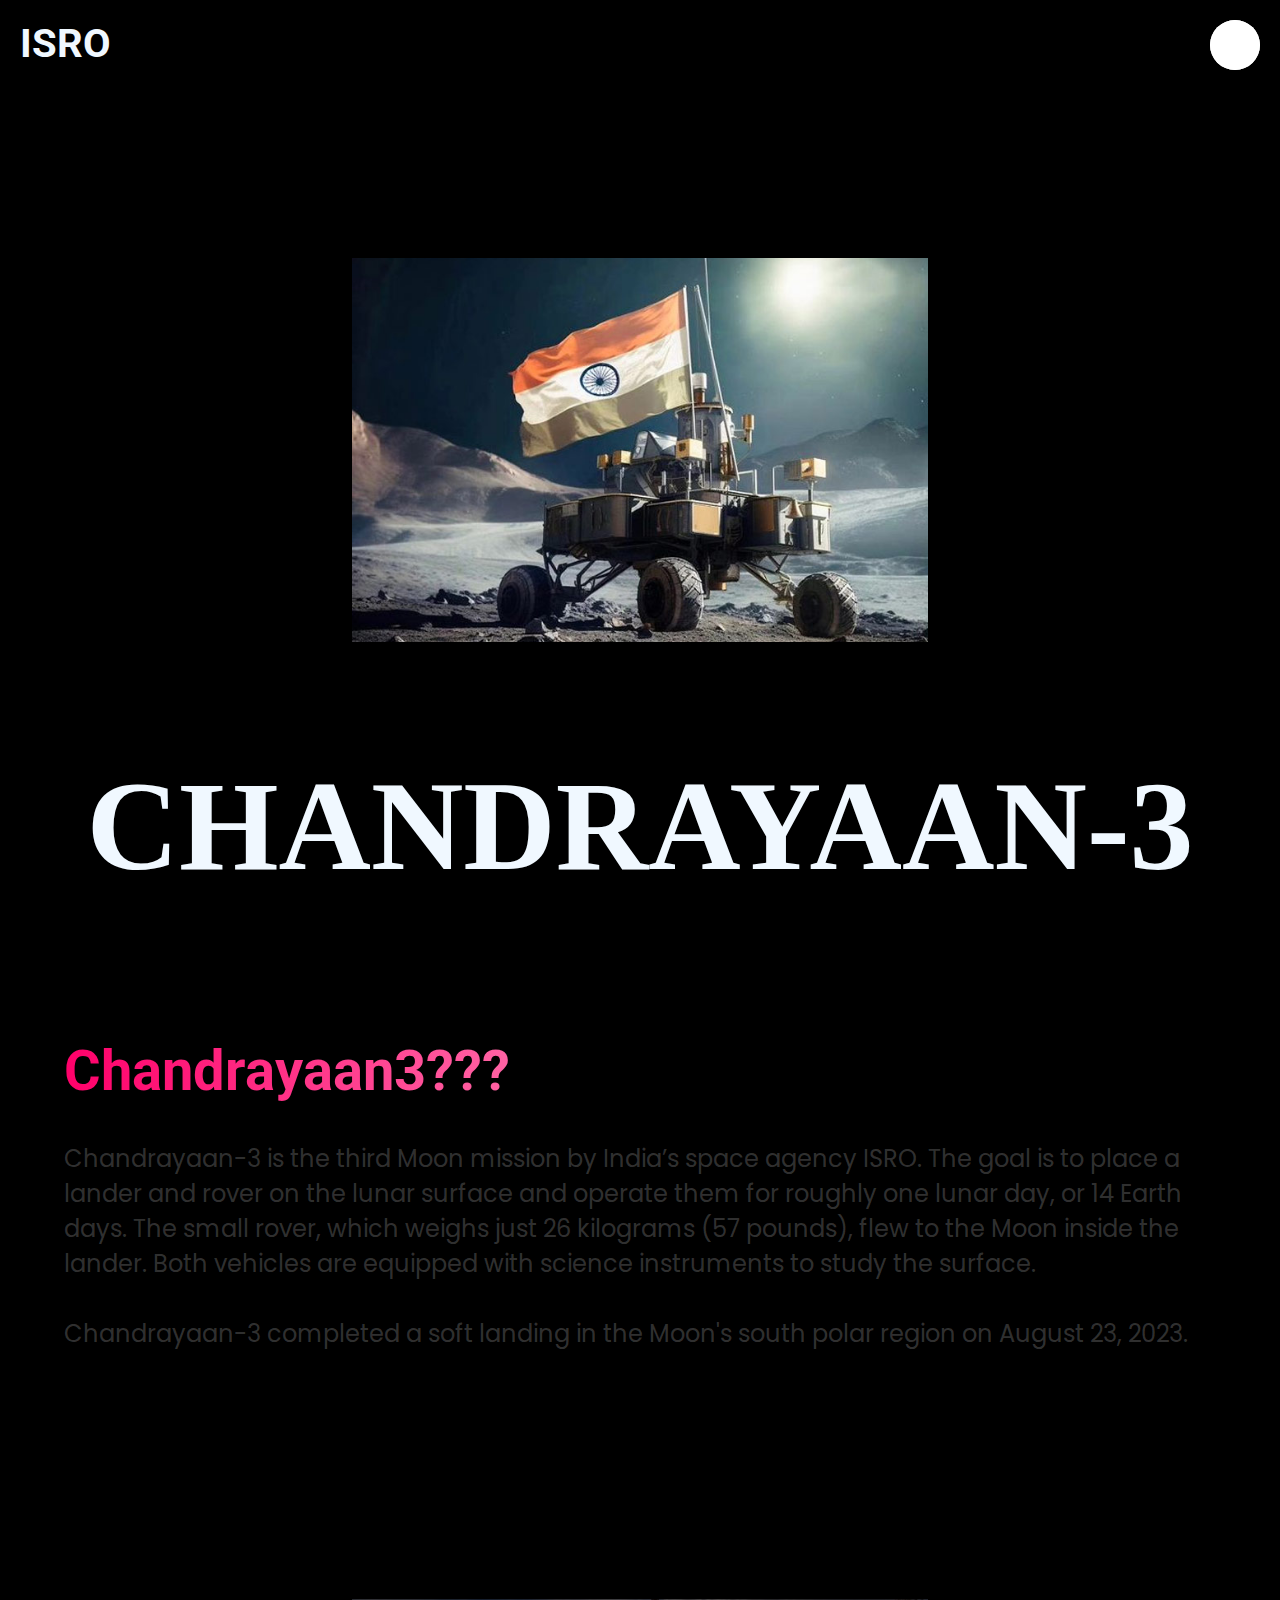
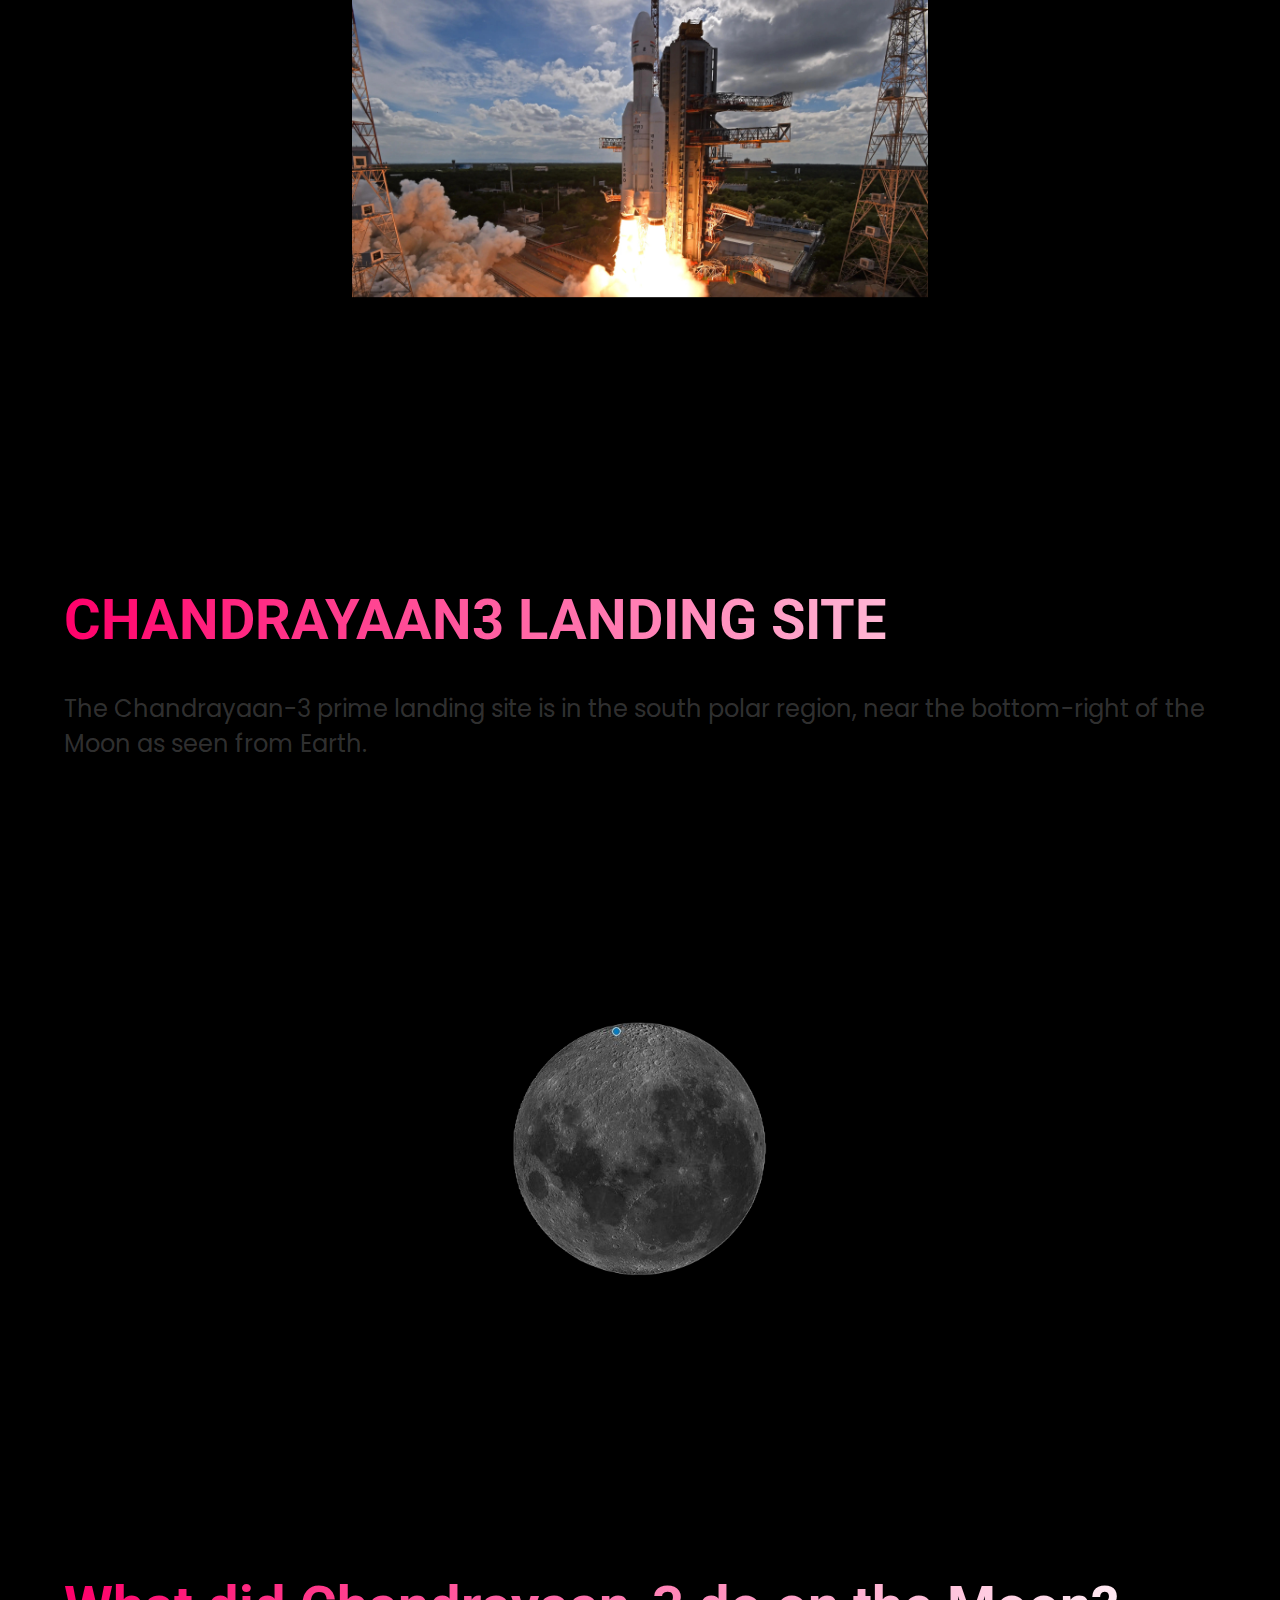
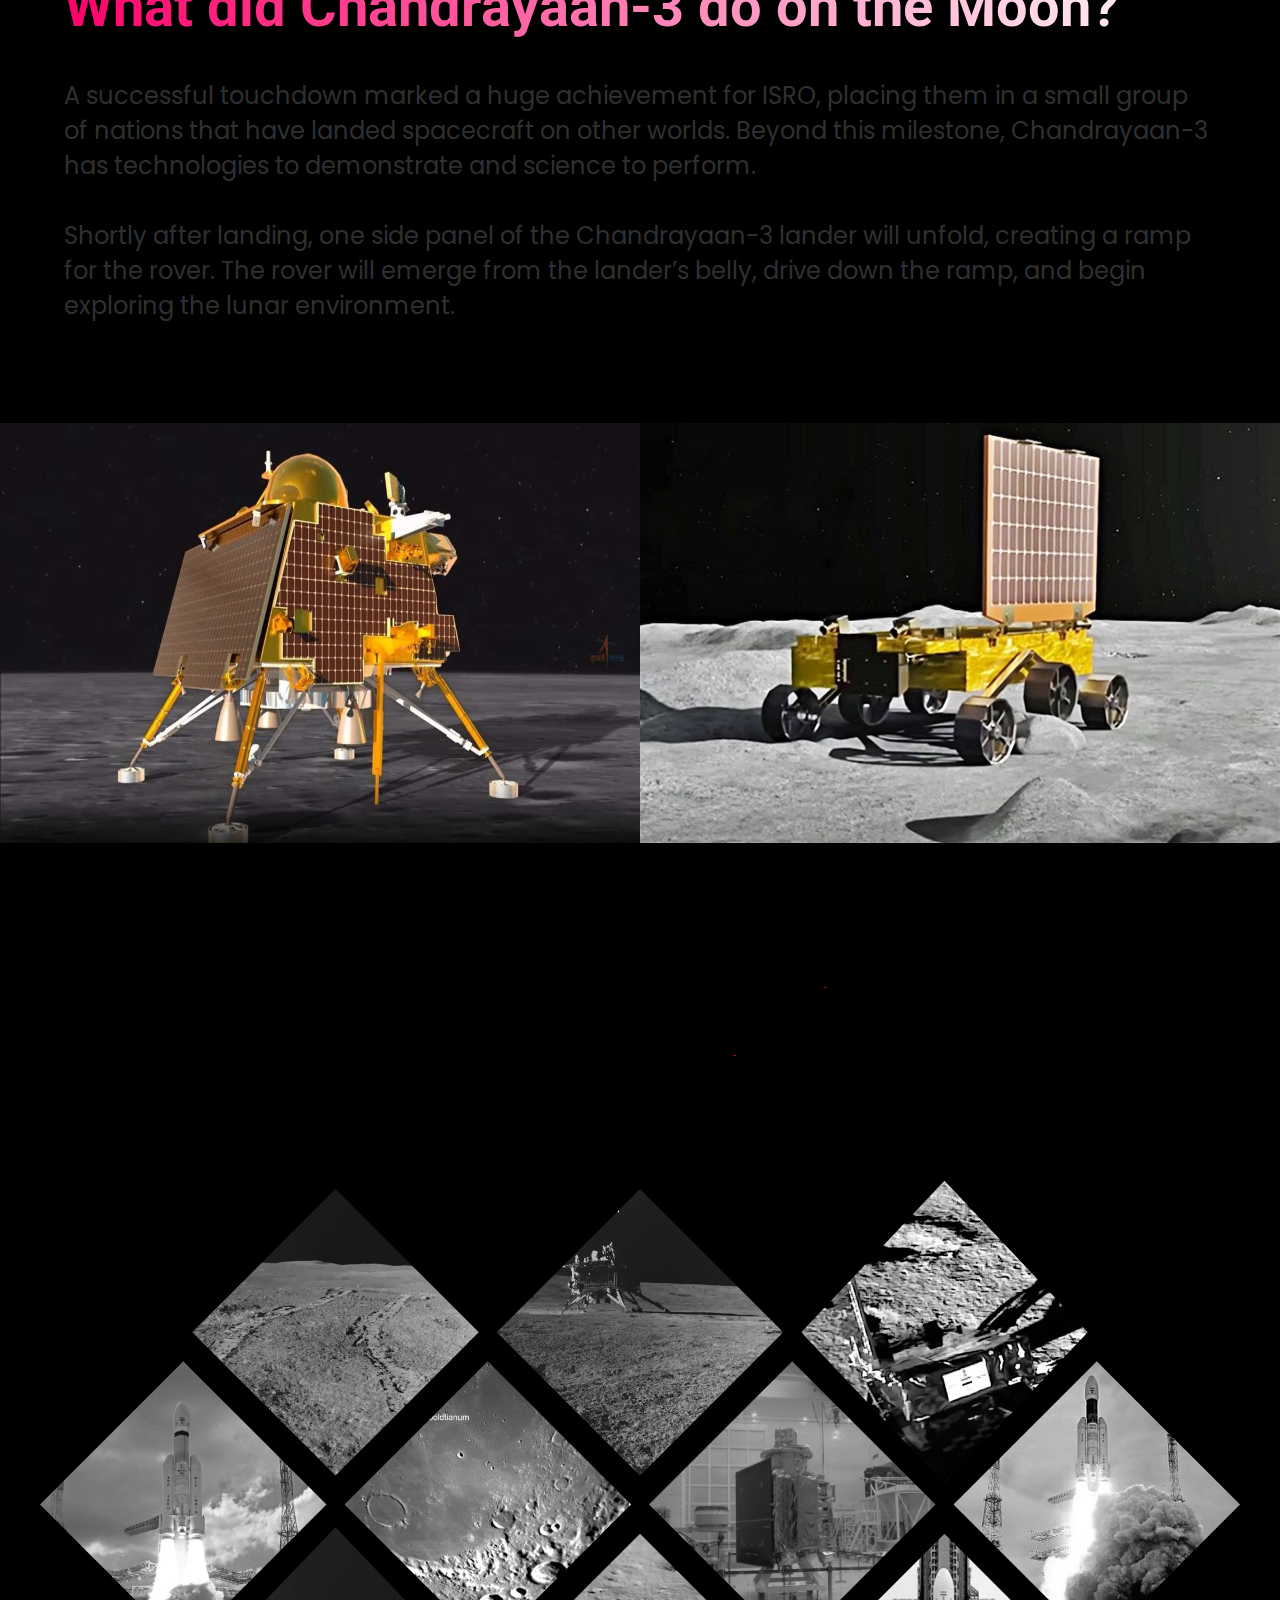
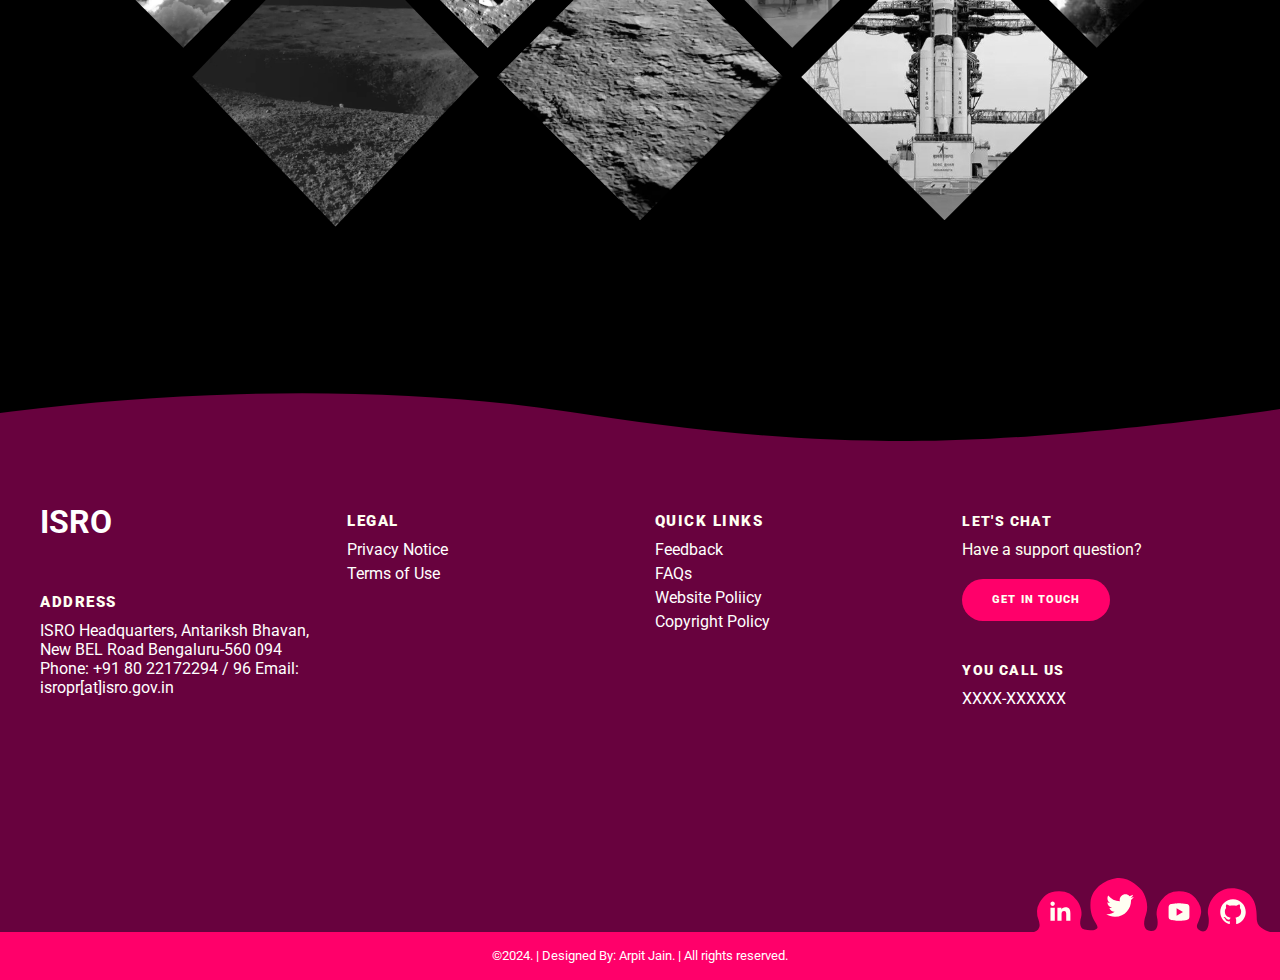
==== commit d257ea14: "final commit" ====
--- a/index.html
+++ b/index.html
@@ -18,17 +18,17 @@
         <li><a href="./article.html">Articles</a></li>
       </ul>
     </div>
-  <!-- </div> -->
-    
+    <!-- </div> -->
+
     <div class="main">
       <h2>ISRO</h2>
       <video src="./assests/space.mp4" autoplay loop></video>
       <div class="img_temp">
-      <img src="./assests/c.jpg" alt="" />
-    </div>
+        <img src="./assests/c.jpg" alt="" />
+      </div>
       <h1>CHANDRAYAAN-3</h1>
     </div>
-    
+
     <div class="main2">
       <div class="first">
         <h1>Chandrayaan3???</h1>
@@ -79,113 +79,36 @@
 
     <div class="gallery_head">
       <!-- <h1>Image Gallery</h1> -->
-      <svg
-        width="790"
-        height="208"
-        viewBox="0 0 490 98"
-        fill="none"
-        xmlns="http://www.w3.org/2000/svg"
-      >
+      <svg width="490" height="98" viewBox="0 0 490 98" fill="none" xmlns="http://www.w3.org/2000/svg">
         <g id="gallery" filter="url(#filter0_dd_41_4)">
-          <path
-            id="Vector"
-            d="M430.094 4.03965L429.693 3.16406H428.73H410.633H408.166L409.301 5.35437L435.617 56.1225V85V86.5H437.117H453.891H455.391V85V56.1218L481.652 5.35324L482.785 3.16406H480.32H462.277H461.314L460.913 4.03965L445.504 37.6974L430.094 4.03965Z"
-            stroke="white"
-            stroke-width="3"
-          />
-          <path
-            id="Vector_2"
-            d="M347.953 3.16406H346.453V4.66406V85V86.5H347.953H364.506H366.006V85V56.7603H376.735L391.531 85.6831L391.949 86.5H392.866H410.578H412.078V85V84.2275V83.8562L411.904 83.5277L395.244 51.942C397.028 51.0369 398.676 50.0009 400.185 48.8318L400.188 48.83C403.023 46.625 405.213 43.8822 406.747 40.618C408.335 37.2825 409.098 33.3557 409.098 28.8862C409.098 23.3956 407.848 18.659 405.262 14.7598C402.688 10.8787 399.017 7.97728 394.324 6.0374C389.684 4.10428 384.2 3.16406 377.914 3.16406H347.953ZM378.024 40.8491H366.006V19.1304H377.914C380.698 19.1304 382.892 19.6015 384.571 20.4567C386.25 21.3121 387.468 22.5228 388.274 24.1051C389.102 25.7282 389.545 27.7101 389.545 30.1001C389.545 32.3194 389.093 34.2005 388.236 35.7878L388.23 35.7981L388.225 35.8085C387.414 37.3674 386.202 38.589 384.541 39.4835C382.908 40.3627 380.762 40.8491 378.024 40.8491Z"
-            stroke="white"
-            stroke-width="3"
-          />
-          <path
-            id="Vector_3"
-            d="M339.797 72.0889V70.5889H338.297H302.443V51.4634H332.725H334.225V49.9634V37.3833V35.8833H332.725H302.443V19.1304H338.242H339.742V17.6304V4.66406V3.16406H338.242H302.443H300.943H295.536H294.036H284.391H282.891V4.66406V85V86.5H284.391H294.036H295.536H300.943H302.443H338.297H339.797V85V72.0889Z"
-            stroke="white"
-            stroke-width="3"
-          />
-          <path
-            id="Vector_4"
-            d="M276.4 72.0889V70.5889H274.9H241.309V4.66406V3.16406H239.809H223.256H221.756V4.66406V85V86.5H223.256H232.957H234.457H239.809H241.309H274.9H276.4V85V72.0889Z"
-            stroke="white"
-            stroke-width="3"
-          />
-          <path
-            id="Vector_5"
-            d="M215.266 72.0889V70.5889H213.766H180.174V4.66406V3.16406H178.674H162.121H160.621V4.66406V85V86.5H162.121H171.822H173.322H178.674H180.174H213.766H215.266V85V72.0889Z"
-            stroke="white"
-            stroke-width="3"
-          />
-          <path
-            id="Vector_6"
-            d="M112.074 3.16406H109.696H108.653L108.29 4.14161L78.4396 84.4775L77.6882 86.5H79.8457H97.4468H98.5333L98.872 85.4676L104.091 69.561H130.792L136.024 85.4687L136.364 86.5H137.449H155.105H157.267L156.511 84.475L126.495 4.13907L126.131 3.16406H125.09H122.581H120.896H113.779H112.074ZM117.425 28.9198L125.541 53.5947H109.329L117.425 28.9198Z"
-            stroke="white"
-            stroke-width="3"
-          />
-          <path
-            id="Vector_7"
-            d="M74.3462 43.0112V41.5112H72.8462H41.1753H39.6753V43.0112V54.8188V56.3188H41.1753H54.7935V68.3923C54.3463 68.7656 53.752 69.1825 52.9903 69.6399C52.0905 70.1662 50.8249 70.6546 49.143 71.075L49.1358 71.0769C47.57 71.4767 45.5347 71.6924 42.9961 71.6924C40.0456 71.6924 37.5302 71.1721 35.4116 70.1789C33.2945 69.1866 31.5023 67.716 30.0268 65.7411C28.5795 63.718 27.4556 61.1996 26.6842 58.1499C25.9115 55.0581 25.5156 51.4698 25.5156 47.3701V42.2388C25.5156 38.0954 25.8944 34.5029 26.6324 31.4452C27.373 28.377 28.4333 25.868 29.7816 23.8793C31.1258 21.8967 32.7451 20.4376 34.6364 19.4593L34.6364 19.4593L34.645 19.4548C36.5743 18.4411 38.7943 17.9165 41.3408 17.9165C44.533 17.9165 46.9841 18.4625 48.7902 19.4447L48.7902 19.4447L48.7998 19.4499C50.6927 20.4616 52.1165 21.8447 53.1108 23.6086C54.1461 25.4454 54.8686 27.6368 55.2512 30.2103L55.4414 31.4897H56.7349H72.791H74.4603L74.2825 29.8299C73.7105 24.4916 72.18 19.7186 69.6664 15.5397C67.1545 11.2648 63.5103 7.94814 58.7892 5.58671C54.0262 3.16738 48.0357 2.00537 40.8994 2.00537C35.6861 2.00537 30.9059 2.90025 26.5802 4.71548C22.2571 6.52965 18.5247 9.17875 15.3968 12.6543C12.262 16.1373 9.86742 20.3882 8.19281 25.374L8.19278 25.374L8.18956 25.3838C6.54884 30.3822 5.74219 36.044 5.74219 42.3491V47.3701C5.74219 53.6815 6.58725 59.3502 8.30646 64.355L8.30762 64.3583C10.0221 69.3113 12.4755 73.5431 15.6849 77.0233L15.691 77.0298C18.9324 80.5027 22.7937 83.1462 27.2595 84.9557L27.2698 84.9598C31.7341 86.7301 36.6515 87.6035 42.0029 87.6035C47.9501 87.6035 53.0899 86.9686 57.3913 85.6629C61.602 84.3846 65.1122 82.8418 67.8807 81.0091L67.8868 81.0051L67.8928 81.001C70.56 79.1978 72.6214 77.4686 74.0008 75.8052L74.3462 75.3887V74.8477V43.0112Z"
-            stroke="white"
-            stroke-width="3"
-          />
+        <path id="Vector" d="M430.094 4.03965L429.693 3.16406H428.73H410.633H408.166L409.301 5.35437L435.617 56.1225V85V86.5H437.117H453.891H455.391V85V56.1218L481.652 5.35324L482.785 3.16406H480.32H462.277H461.314L460.913 4.03965L445.504 37.6974L430.094 4.03965Z" stroke="#FF006A" stroke-width="3"/>
+        <path id="Vector_2" d="M347.953 3.16406H346.453V4.66406V85V86.5H347.953H364.506H366.006V85V56.7603H376.735L391.531 85.6831L391.949 86.5H392.866H410.578H412.078V85V84.2275V83.8562L411.904 83.5277L395.244 51.942C397.028 51.0369 398.676 50.0009 400.185 48.8318L400.188 48.83C403.023 46.625 405.213 43.8822 406.747 40.618C408.335 37.2825 409.098 33.3557 409.098 28.8862C409.098 23.3956 407.848 18.659 405.262 14.7598C402.688 10.8787 399.017 7.97728 394.324 6.0374C389.684 4.10428 384.2 3.16406 377.914 3.16406H347.953ZM378.024 40.8491H366.006V19.1304H377.914C380.698 19.1304 382.892 19.6015 384.571 20.4567C386.25 21.3121 387.468 22.5228 388.274 24.1051C389.102 25.7282 389.545 27.7101 389.545 30.1001C389.545 32.3194 389.093 34.2005 388.236 35.7878L388.23 35.7981L388.225 35.8085C387.414 37.3675 386.202 38.589 384.541 39.4835C382.908 40.3627 380.762 40.8491 378.024 40.8491Z" stroke="#FF006A" stroke-width="3"/>
+        <path id="Vector_3" d="M339.797 72.0889V70.5889H338.297H302.443V51.4634H332.725H334.225V49.9634V37.3833V35.8833H332.725H302.443V19.1304H338.242H339.742V17.6304V4.66406V3.16406H338.242H302.443H300.943H295.536H294.036H284.391H282.891V4.66406V85V86.5H284.391H294.036H295.536H300.943H302.443H338.297H339.797V85V72.0889Z" stroke="#FF006A" stroke-width="3"/>
+        <path id="Vector_4" d="M276.4 72.0889V70.5889H274.9H241.309V4.66406V3.16406H239.809H223.256H221.756V4.66406V85V86.5H223.256H232.957H234.457H239.809H241.309H274.9H276.4V85V72.0889Z" stroke="#FF006A" stroke-width="3"/>
+        <path id="Vector_5" d="M215.266 72.0889V70.5889H213.766H180.174V4.66406V3.16406H178.674H162.121H160.621V4.66406V85V86.5H162.121H171.822H173.322H178.674H180.174H213.766H215.266V85V72.0889Z" stroke="#FF006A" stroke-width="3"/>
+        <path id="Vector_6" d="M112.074 3.16406H109.696H108.653L108.29 4.14161L78.4396 84.4775L77.6882 86.5H79.8457H97.4468H98.5333L98.872 85.4676L104.091 69.561H130.792L136.024 85.4687L136.364 86.5H137.449H155.105H157.267L156.511 84.475L126.495 4.13907L126.131 3.16406H125.09H122.581H120.896H113.779H112.074ZM117.425 28.9198L125.541 53.5947H109.329L117.425 28.9198Z" stroke="#FF006A" stroke-width="3"/>
+        <path id="Vector_7" d="M74.3462 43.0112V41.5112H72.8462H41.1753H39.6753V43.0112V54.8188V56.3188H41.1753H54.7935V68.3923C54.3463 68.7656 53.752 69.1826 52.9902 69.64C52.0903 70.1663 50.8248 70.6546 49.143 71.075L49.1358 71.0769C47.57 71.4767 45.5347 71.6924 42.9961 71.6924C40.0456 71.6924 37.5302 71.1721 35.4116 70.1789C33.2946 69.1866 31.5023 67.716 30.0269 65.7411C28.5795 63.7179 27.4556 61.1994 26.6841 58.1496C25.9115 55.0579 25.5156 51.4697 25.5156 47.3701V42.2388C25.5156 38.0954 25.8944 34.5029 26.6324 31.4452C27.373 28.377 28.4333 25.868 29.7816 23.8793C31.1258 21.8967 32.7451 20.4376 34.6364 19.4593L34.6364 19.4593L34.645 19.4548C36.5743 18.4411 38.7943 17.9165 41.3408 17.9165C44.533 17.9165 46.9841 18.4625 48.7902 19.4447L48.7902 19.4447L48.7998 19.4499C50.6927 20.4616 52.1165 21.8447 53.1108 23.6086C54.1461 25.4454 54.8686 27.6368 55.2512 30.2103L55.4414 31.4897H56.7349H72.791H74.4603L74.2825 29.8299C73.7105 24.4916 72.18 19.7186 69.6664 15.5397C67.1545 11.2648 63.5103 7.94814 58.7892 5.58671C54.0262 3.16738 48.0357 2.00537 40.8994 2.00537C35.6861 2.00537 30.9059 2.90025 26.5802 4.71548C22.2571 6.52965 18.5247 9.17875 15.3968 12.6543C12.262 16.1373 9.86742 20.3882 8.19281 25.374L8.19278 25.374L8.18956 25.3838C6.54884 30.3822 5.74219 36.044 5.74219 42.3491V47.3701C5.74219 53.6815 6.58725 59.3502 8.30646 64.355L8.30762 64.3583C10.0221 69.3113 12.4755 73.5431 15.6849 77.0233L15.691 77.0298C18.9324 80.5027 22.7937 83.1462 27.2595 84.9557L27.2698 84.9598C31.7341 86.7301 36.6515 87.6035 42.0029 87.6035C47.9501 87.6035 53.0899 86.9686 57.3913 85.6629C61.602 84.3846 65.1122 82.8418 67.8807 81.0091L67.8868 81.0051L67.8928 81.001C70.56 79.1978 72.6214 77.4686 74.0008 75.8052L74.3462 75.3887V74.8477V43.0112Z" stroke="#FF006A" stroke-width="3"/>
         </g>
         <defs>
-          <filter
-            id="filter0_dd_41_4"
-            x="0.242188"
-            y="0.505371"
-            width="489.007"
-            height="96.5981"
-            filterUnits="userSpaceOnUse"
-            color-interpolation-filters="sRGB"
-          >
-            <feFlood flood-opacity="0" result="BackgroundImageFix" />
-            <feColorMatrix
-              in="SourceAlpha"
-              type="matrix"
-              values="0 0 0 0 0 0 0 0 0 0 0 0 0 0 0 0 0 0 127 0"
-              result="hardAlpha"
-            />
-            <feOffset dy="4" />
-            <feGaussianBlur stdDeviation="2" />
-            <feComposite in2="hardAlpha" operator="out" />
-            <feColorMatrix
-              type="matrix"
-              values="0 0 0 0 0 0 0 0 0 0 0 0 0 0 0 0 0 0 0.25 0"
-            />
-            <feBlend
-              mode="normal"
-              in2="BackgroundImageFix"
-              result="effect1_dropShadow_41_4"
-            />
-            <feColorMatrix
-              in="SourceAlpha"
-              type="matrix"
-              values="0 0 0 0 0 0 0 0 0 0 0 0 0 0 0 0 0 0 127 0"
-              result="hardAlpha"
-            />
-            <feOffset dy="4" />
-            <feGaussianBlur stdDeviation="2" />
-            <feComposite in2="hardAlpha" operator="out" />
-            <feColorMatrix
-              type="matrix"
-              values="0 0 0 0 0 0 0 0 0 0 0 0 0 0 0 0 0 0 0.25 0"
-            />
-            <feBlend
-              mode="normal"
-              in2="effect1_dropShadow_41_4"
-              result="effect2_dropShadow_41_4"
-            />
-            <feBlend
-              mode="normal"
-              in="SourceGraphic"
-              in2="effect2_dropShadow_41_4"
-              result="shape"
-            />
-          </filter>
+        <filter id="filter0_dd_41_4" x="0.242188" y="0.505371" width="489.007" height="96.5981" filterUnits="userSpaceOnUse" color-interpolation-filters="sRGB">
+        <feFlood flood-opacity="0" result="BackgroundImageFix"/>
+        <feColorMatrix in="SourceAlpha" type="matrix" values="0 0 0 0 0 0 0 0 0 0 0 0 0 0 0 0 0 0 127 0" result="hardAlpha"/>
+        <feOffset dy="4"/>
+        <feGaussianBlur stdDeviation="2"/>
+        <feComposite in2="hardAlpha" operator="out"/>
+        <feColorMatrix type="matrix" values="0 0 0 0 0 0 0 0 0 0 0 0 0 0 0 0 0 0 0.25 0"/>
+        <feBlend mode="normal" in2="BackgroundImageFix" result="effect1_dropShadow_41_4"/>
+        <feColorMatrix in="SourceAlpha" type="matrix" values="0 0 0 0 0 0 0 0 0 0 0 0 0 0 0 0 0 0 127 0" result="hardAlpha"/>
+        <feOffset dy="4"/>
+        <feGaussianBlur stdDeviation="2"/>
+        <feComposite in2="hardAlpha" operator="out"/>
+        <feColorMatrix type="matrix" values="0 0 0 0 0 0 0 0 0 0 0 0 0 0 0 0 0 0 0.25 0"/>
+        <feBlend mode="normal" in2="effect1_dropShadow_41_4" result="effect2_dropShadow_41_4"/>
+        <feBlend mode="normal" in="SourceGraphic" in2="effect2_dropShadow_41_4" result="shape"/>
+        </filter>
         </defs>
-      </svg>
+        </svg>
+        
     </div>
 
     <div class="wrapper">
--- a/style.css
+++ b/style.css
@@ -91,7 +91,7 @@
     width: 104%;
     height: 110%;
     left: -2%;
-    top: -5%; /* if the font is 'Oswald'*/
+    top: -5%;
     border-radius: 50px;
     transform: scaleY(0);
     z-index: -1;
@@ -386,7 +386,7 @@
 }
 @keyframes fill {
     100% {
-        fill: white;
+        fill: rgb(255, 0, 106);
     }
 }
 
@@ -403,7 +403,8 @@
   
   
   .footer {
-      background-color: #025468;
+      /* background-color: #025468; */
+      background-color: #68023e;
       color: #fff;
   }
   .footer-wave-svg {
@@ -474,13 +475,15 @@
   }
   .footer-call-to-action-button:hover {
       background-color: #fffff2;
-      color: #00bef0;
+      /* color: #00bef0; */
+      color: rgb(255, 0, 106);
   }
   .button:last-of-type {
       margin-right: 0;
   }
   .footer-call-to-action-button {
-      background-color: #027b9a;
+      /* background-color: #027b9a; */
+      background-color: rgb(255, 0, 106);
       border-radius: 21px;
       color: #fffff2;
       display: inline-block;
@@ -542,7 +545,8 @@
   }
   
   .footer-social-amoeba-path {
-      fill: #027b9a;
+      /* fill: #027b9a; */
+      fill: rgb(255, 0, 106);
   }
   
   .footer-social-link.linkedin {
@@ -603,7 +607,8 @@
   }
   
   .footer-copyright {
-      background-color: #027b9a;
+      /* background-color: #027b9a; */
+      background-color: rgb(255, 0, 106);
       color: #fff;
       padding: 15px 30px;
     text-align: center;
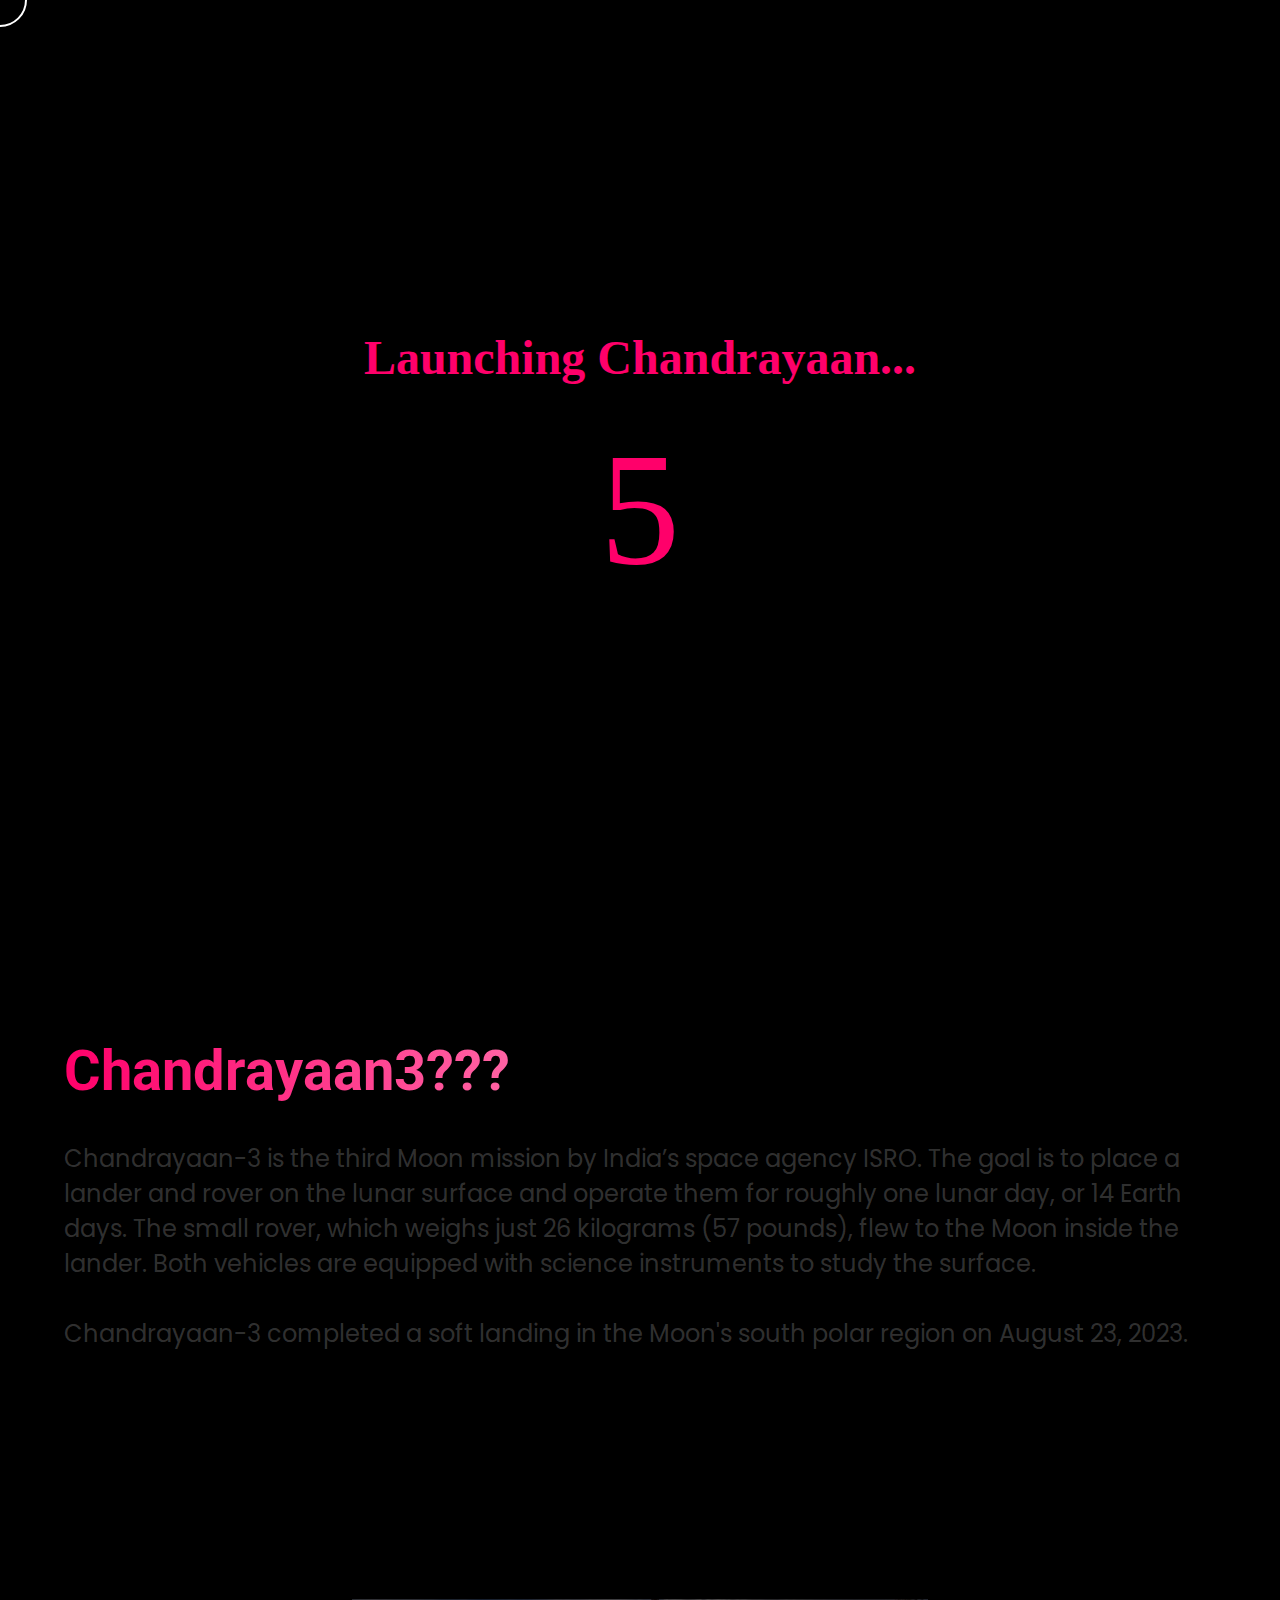
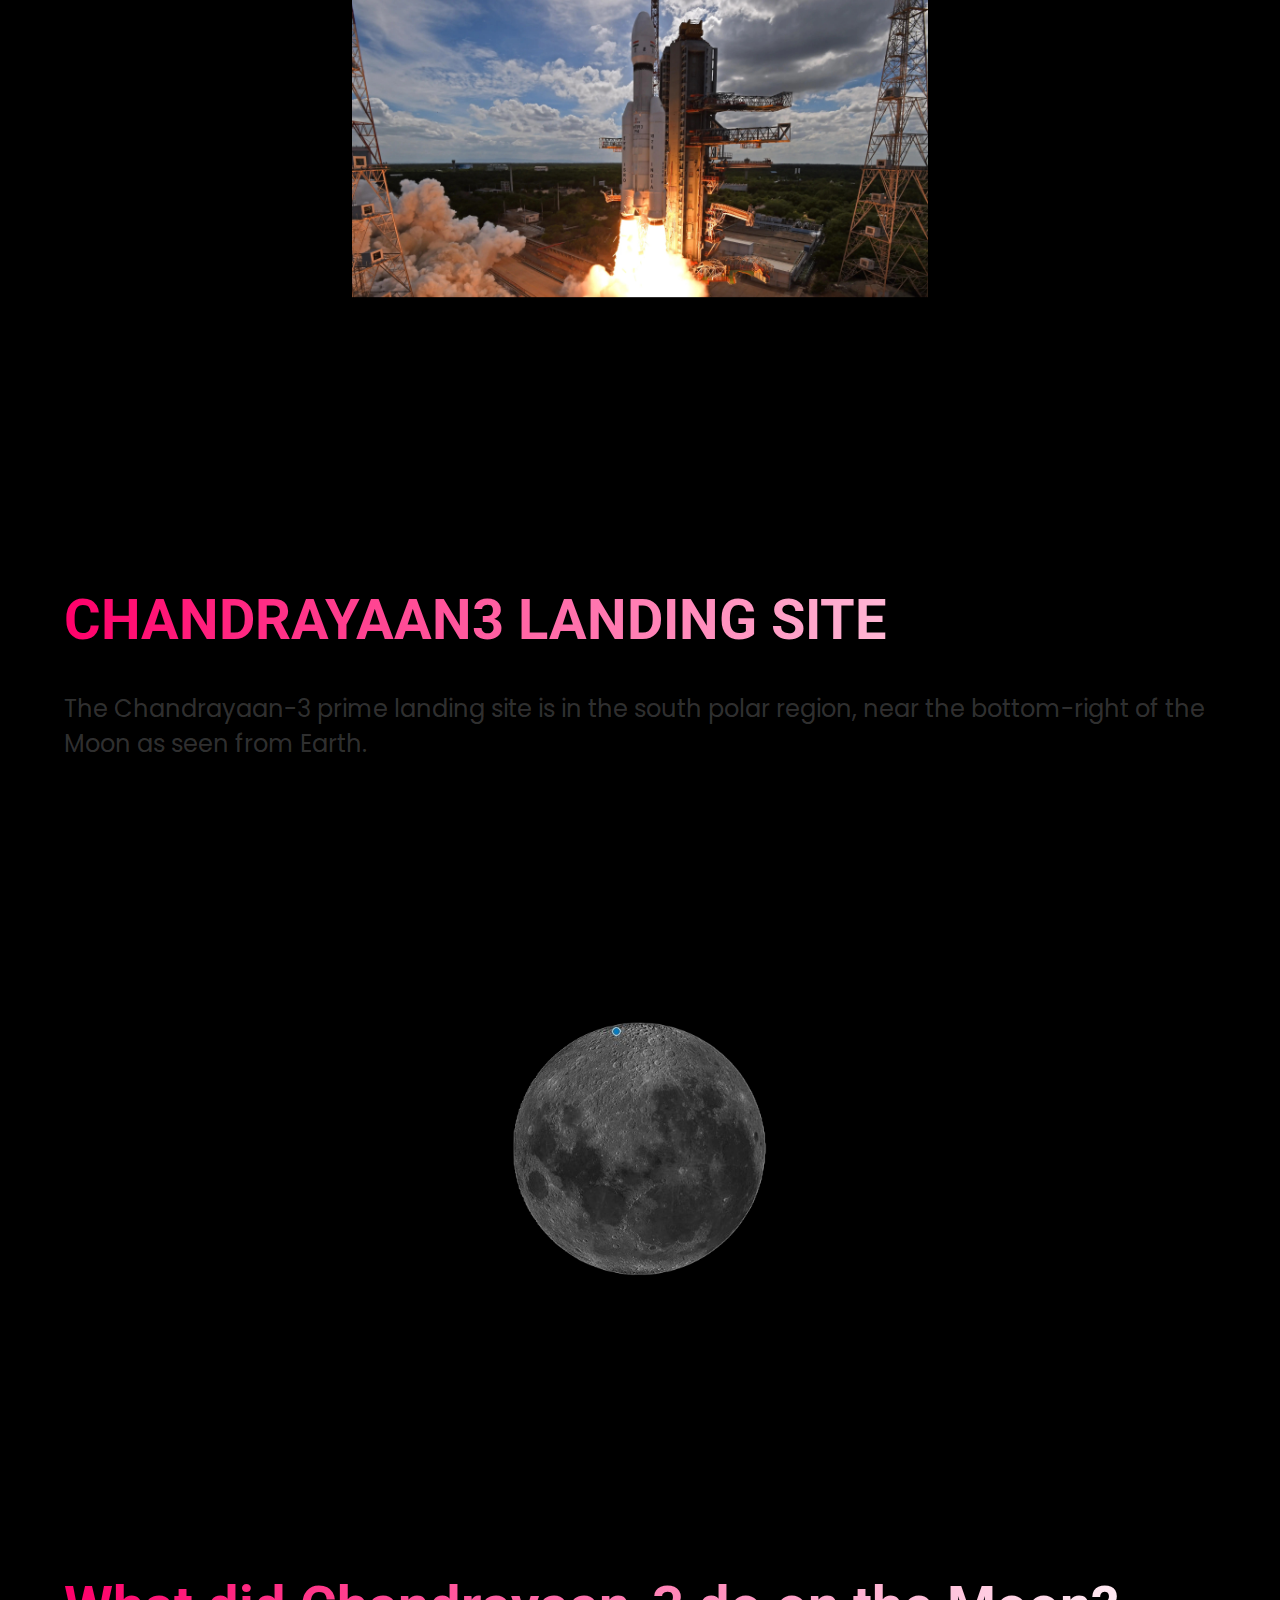
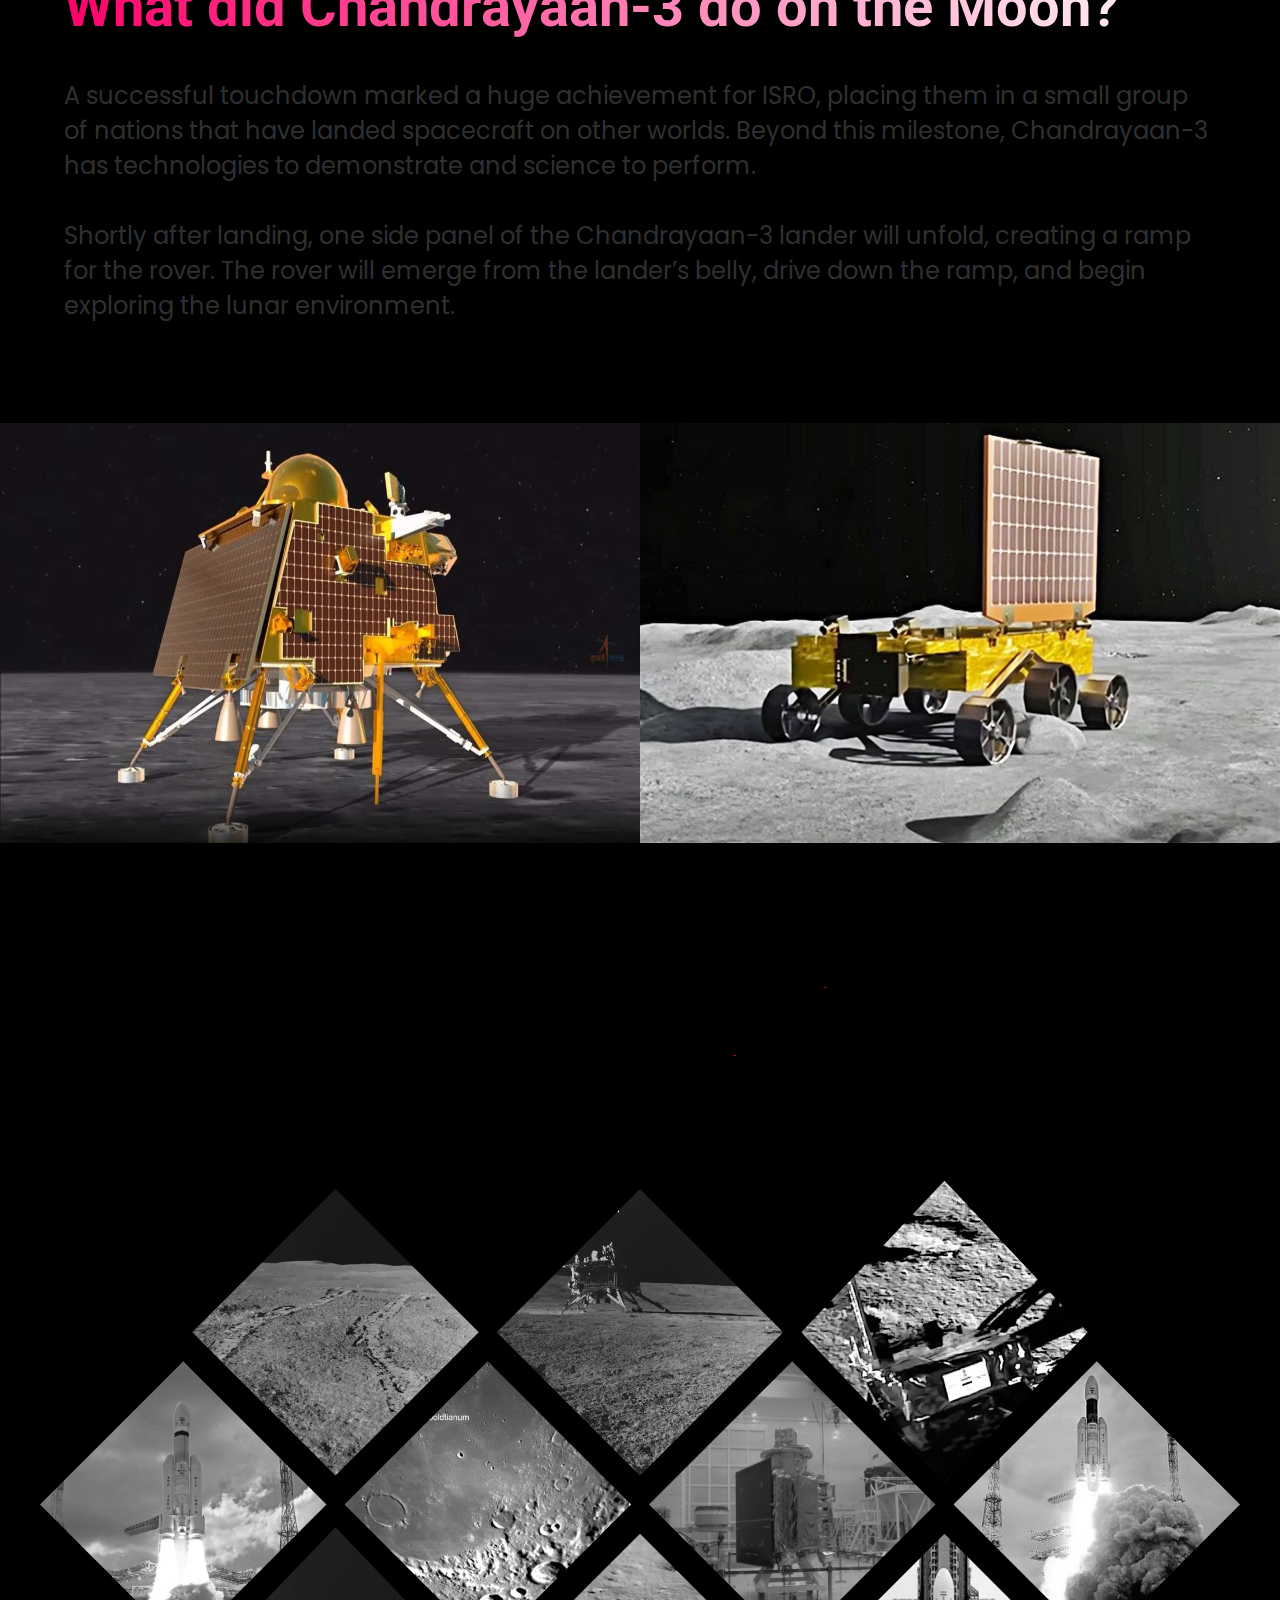
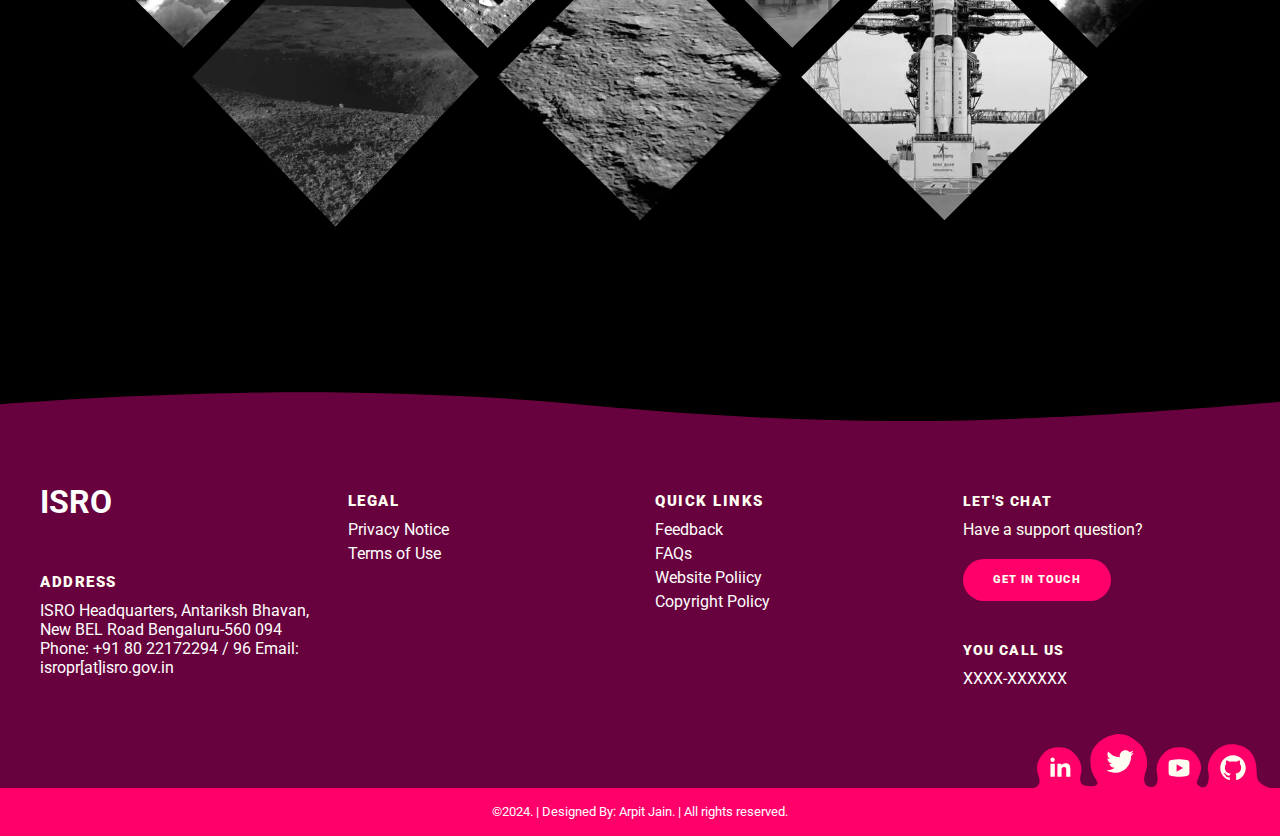
==== commit d35f38c9: "changes" ====
--- a/index.html
+++ b/index.html
@@ -7,31 +7,40 @@
     <link rel="stylesheet" href="style.css" />
   </head>
   <body>
+
+    <div class="cursor">
+
+    </div>
+    
+    <div class="loading">
+      <h1>Launching Chandrayaan...</h1>
+      <p>5</p>
+    </div>
     <!-- <div class="qwe"> -->
     <input type="checkbox" id="active" />
     <label for="active" class="menu-btn"><i class="fas fa-bars"></i></label>
     <div class="wrapper2">
       <ul>
-        <li><a href="./index.html">Home</a></li>
-        <li><a href="./index2.html">Timeline</a></li>
+        <li ><a class="cursor_style" href="./index.html">Home</a></li>
+        <li><a class="cursor_style" href="./index2.html">Timeline</a></li>
         <!-- <li><a href="#">Meet Scientists</a></li> -->
-        <li><a href="./article.html">Articles</a></li>
+        <li><a class="cursor_style" href="./article.html">Articles</a></li>
       </ul>
     </div>
     <!-- </div> -->
 
     <div class="main">
-      <h2>ISRO</h2>
+      <h2 class="cursor_style" >ISRO</h2>
       <video src="./assests/space.mp4" autoplay loop></video>
       <div class="img_temp">
         <img src="./assests/c.jpg" alt="" />
       </div>
-      <h1>CHANDRAYAAN-3</h1>
+      <h1 >CHANDRAYAAN-3</h1>
     </div>
 
     <div class="main2">
       <div class="first">
-        <h1>Chandrayaan3???</h1>
+        <h1 class="cursor_style" >Chandrayaan3???</h1>
         <p>
           Chandrayaan-3 is the third Moon mission by India’s space agency ISRO.
           The goal is to place a lander and rover on the lunar surface and
@@ -47,7 +56,7 @@
         <img src="./assests/ro2.jpg" alt="" />
       </div>
       <div class="first">
-        <h1>CHANDRAYAAN3 LANDING SITE</h1>
+        <h1 class="cursor_style" >CHANDRAYAAN3 LANDING SITE</h1>
         <p>
           The Chandrayaan-3 prime landing site is in the south polar region,
           near the bottom-right of the Moon as seen from Earth.
@@ -57,7 +66,7 @@
         <img src="./assests/landing_site2.png" alt="" />
       </div>
       <div class="first">
-        <h1>What did Chandrayaan-3 do on the Moon?</h1>
+        <h1 class="cursor_style" >What did Chandrayaan-3 do on the Moon?</h1>
         <p>
           A successful touchdown marked a huge achievement for ISRO, placing
           them in a small group of nations that have landed spacecraft on other
@@ -77,10 +86,10 @@
       </div>
     </div>
 
-    <div class="gallery_head">
+    <div class="gallery_head cursor_style">
       <!-- <h1>Image Gallery</h1> -->
       <svg width="490" height="98" viewBox="0 0 490 98" fill="none" xmlns="http://www.w3.org/2000/svg">
-        <g id="gallery" filter="url(#filter0_dd_41_4)">
+        <g  id="gallery" filter="url(#filter0_dd_41_4)">
         <path id="Vector" d="M430.094 4.03965L429.693 3.16406H428.73H410.633H408.166L409.301 5.35437L435.617 56.1225V85V86.5H437.117H453.891H455.391V85V56.1218L481.652 5.35324L482.785 3.16406H480.32H462.277H461.314L460.913 4.03965L445.504 37.6974L430.094 4.03965Z" stroke="#FF006A" stroke-width="3"/>
         <path id="Vector_2" d="M347.953 3.16406H346.453V4.66406V85V86.5H347.953H364.506H366.006V85V56.7603H376.735L391.531 85.6831L391.949 86.5H392.866H410.578H412.078V85V84.2275V83.8562L411.904 83.5277L395.244 51.942C397.028 51.0369 398.676 50.0009 400.185 48.8318L400.188 48.83C403.023 46.625 405.213 43.8822 406.747 40.618C408.335 37.2825 409.098 33.3557 409.098 28.8862C409.098 23.3956 407.848 18.659 405.262 14.7598C402.688 10.8787 399.017 7.97728 394.324 6.0374C389.684 4.10428 384.2 3.16406 377.914 3.16406H347.953ZM378.024 40.8491H366.006V19.1304H377.914C380.698 19.1304 382.892 19.6015 384.571 20.4567C386.25 21.3121 387.468 22.5228 388.274 24.1051C389.102 25.7282 389.545 27.7101 389.545 30.1001C389.545 32.3194 389.093 34.2005 388.236 35.7878L388.23 35.7981L388.225 35.8085C387.414 37.3675 386.202 38.589 384.541 39.4835C382.908 40.3627 380.762 40.8491 378.024 40.8491Z" stroke="#FF006A" stroke-width="3"/>
         <path id="Vector_3" d="M339.797 72.0889V70.5889H338.297H302.443V51.4634H332.725H334.225V49.9634V37.3833V35.8833H332.725H302.443V19.1304H338.242H339.742V17.6304V4.66406V3.16406H338.242H302.443H300.943H295.536H294.036H284.391H282.891V4.66406V85V86.5H284.391H294.036H295.536H300.943H302.443H338.297H339.797V85V72.0889Z" stroke="#FF006A" stroke-width="3"/>
@@ -333,5 +342,44 @@
         </div>
       </footer>
     </div>
+    <script>
+      let countdown = document.querySelector(".loading p")
+      let loading = document.querySelector(".loading")
+      const cursor = document.querySelector(".cursor")
+      const cursor_style = document.querySelectorAll(".cursor_style")
+      let count = 4
+      setInterval(() => {
+        setTimeout(() => {
+            count -= 1;
+        },1000)
+        if(count >= 0){
+          countdown.innerHTML = count;
+        } else {
+          // loading.style.animation = "clip 1s ease forwards";
+          loading.style.display = "none"
+        }
+        
+      },1000)
+
+      window.onmousemove = (event) => {
+          cursor.style.left = `${event.pageX}px`;
+          cursor.style.top = `${event.pageY}px`;
+      }
+      window.onscroll = (event) => {
+          cursor.style.left = `${event.pageX}px`;
+          cursor.style.top = `${event.pageY}px`;
+      }
+
+      cursor_style.forEach(c => {
+        c.onmouseenter = (e) => {
+        cursor.classList.add("cursor_scale")
+      }
+      c.onmouseleave = () => {
+        cursor.classList.remove("cursor_scale")
+      }
+      })
+      
+
+    </script>
   </body>
 </html>
--- a/style.css
+++ b/style.css
@@ -10,6 +10,59 @@
     padding: 0;
     background-color: #000000;
     overflow-x: hidden;
+}
+.cursor {
+    position: absolute;
+    top: 0;
+    left: 0;
+    width: 50px;
+    height: 50px;
+    border-radius: 50%;
+    border: 2px solid white;
+    transform: translate(-50%,-50%);
+    z-index: 102;
+    transition: transform 0.5s ease;
+    transform-origin: center;
+    pointer-events: none;
+}
+.cursor_scale{
+    transform: scale(3);
+    background-color: #fff;
+    mix-blend-mode: difference;
+}
+.loading {
+    position: fixed;
+    top: 0;
+    left: 0;
+    width: 100%;
+    height: 100%;
+    background-color: black;
+    display: flex;
+    flex-direction: column;
+    align-items: center;
+    justify-content: center;
+    color: rgb(255, 0, 106);
+    z-index: 100;
+    clip-path: circle(75%);
+    transition: all 0.5s ease;
+}
+.loading h1 {
+    font-size: 3rem;
+
+}.loading p {
+    font-size: 10rem;
+    margin: 0;
+    animation: loading 1s forwards;
+}
+@keyframes loading {
+    to {
+        font-size: 8rem;
+    }
+}
+@keyframes clip {
+    to {
+        clip-path: circle(0px);
+    }
 }
   .wrapper2{
     position: fixed;
@@ -24,6 +77,7 @@
     display: flex;
     align-items: center;
     justify-content: center;
+    /* pointer-events: none; */
   }
   #active:checked ~ .wrapper2{
     clip-path: circle(75%);
@@ -423,8 +477,10 @@
       margin-left: auto;
       margin-right: auto;
       max-width: 1230px;
-      padding: 40px 15px 450px;
+      padding: 40px 15px 100px;
       position: relative;
+      display: flex;
+      flex-direction: row;
   }
   
   .footer-content-column {
@@ -642,6 +698,12 @@
   
   /* Media Query For different screens */
   @media (max-width:479px)  { /* smartphones, portrait iPhone, portrait 480x320 phones (Android) */
+    .cursor {
+        display: none;
+    }
+    .loading h1 {
+        font-size: 1.5rem;
+    }
     .main img {
         width: 65vw;
         height: 50vw;
@@ -658,8 +720,9 @@
       margin-left: auto;
       margin-right: auto;
       max-width: 1230px;
-      padding: 40px 15px 750px;
+      padding: 40px 15px 100px;
       position: relative;
+      flex-direction: column;
     }
     
     .first h1 {
@@ -736,7 +799,13 @@
     }
     
   }
-  @media (min-width:480px) and (max-width:599px)  { /* smartphones, Android phones, landscape iPhone */
+  @media (min-width:480px) and (max-width:900px)  { /* smartphones, Android phones, landscape iPhone */
+    .cursor {
+        display: none;
+    }
+    .loading h1 {
+        font-size: 1.5rem;
+    }
     .main img {
         width: 65vw;
         height: 50vw;
@@ -753,8 +822,9 @@
         margin-left: auto;
         margin-right: auto;
         max-width: 1230px;
-        padding: 40px 15px 750px;
+        padding: 40px 15px 100px;
         position: relative;
+        flex-direction: column;
       }
       .main img {
         width: 65vw;
@@ -838,49 +908,5 @@
           animation-range: contain 0% contain 80%;
       }
   }
-  @media (min-width:600px) and (max-width: 800px)  { /* portrait tablets, portrait iPad, e-readers (Nook/Kindle), landscape 800x480 phones (Android) */
-    .footer-content {
-      margin-left: auto;
-      margin-right: auto;
-      max-width: 1230px;
-      padding: 40px 15px 1050px;
-      position: relative;
-    }
-  }
-  @media (min-width:801px)  { /* tablet, landscape iPad, lo-res laptops ands desktops */
-  
-  }
-  @media (min-width:1025px) { /* big landscape tablets, laptops, and desktops */
-  
-  }
-  @media (min-width:1281px) { /* hi-res laptops and desktops */
-  
-  }
-  
-  
-  
-  
-  @media (min-width: 760px) {
-    .footer-content {
-        margin-left: auto;
-        margin-right: auto;
-        max-width: 1230px;
-        padding: 40px 15px 450px;
-        position: relative;
-    }
-  
-    .footer-wave-svg {
-        height: 50px;
-    }
-  
-    .footer-content-column {
-        width: 24.99%;
-    }
-  }
-  @media (min-width: 568px) {
-    /* .footer-content-column {
-        width: 49.99%;
-    } */
-  }
-  
-  
+  
+  
